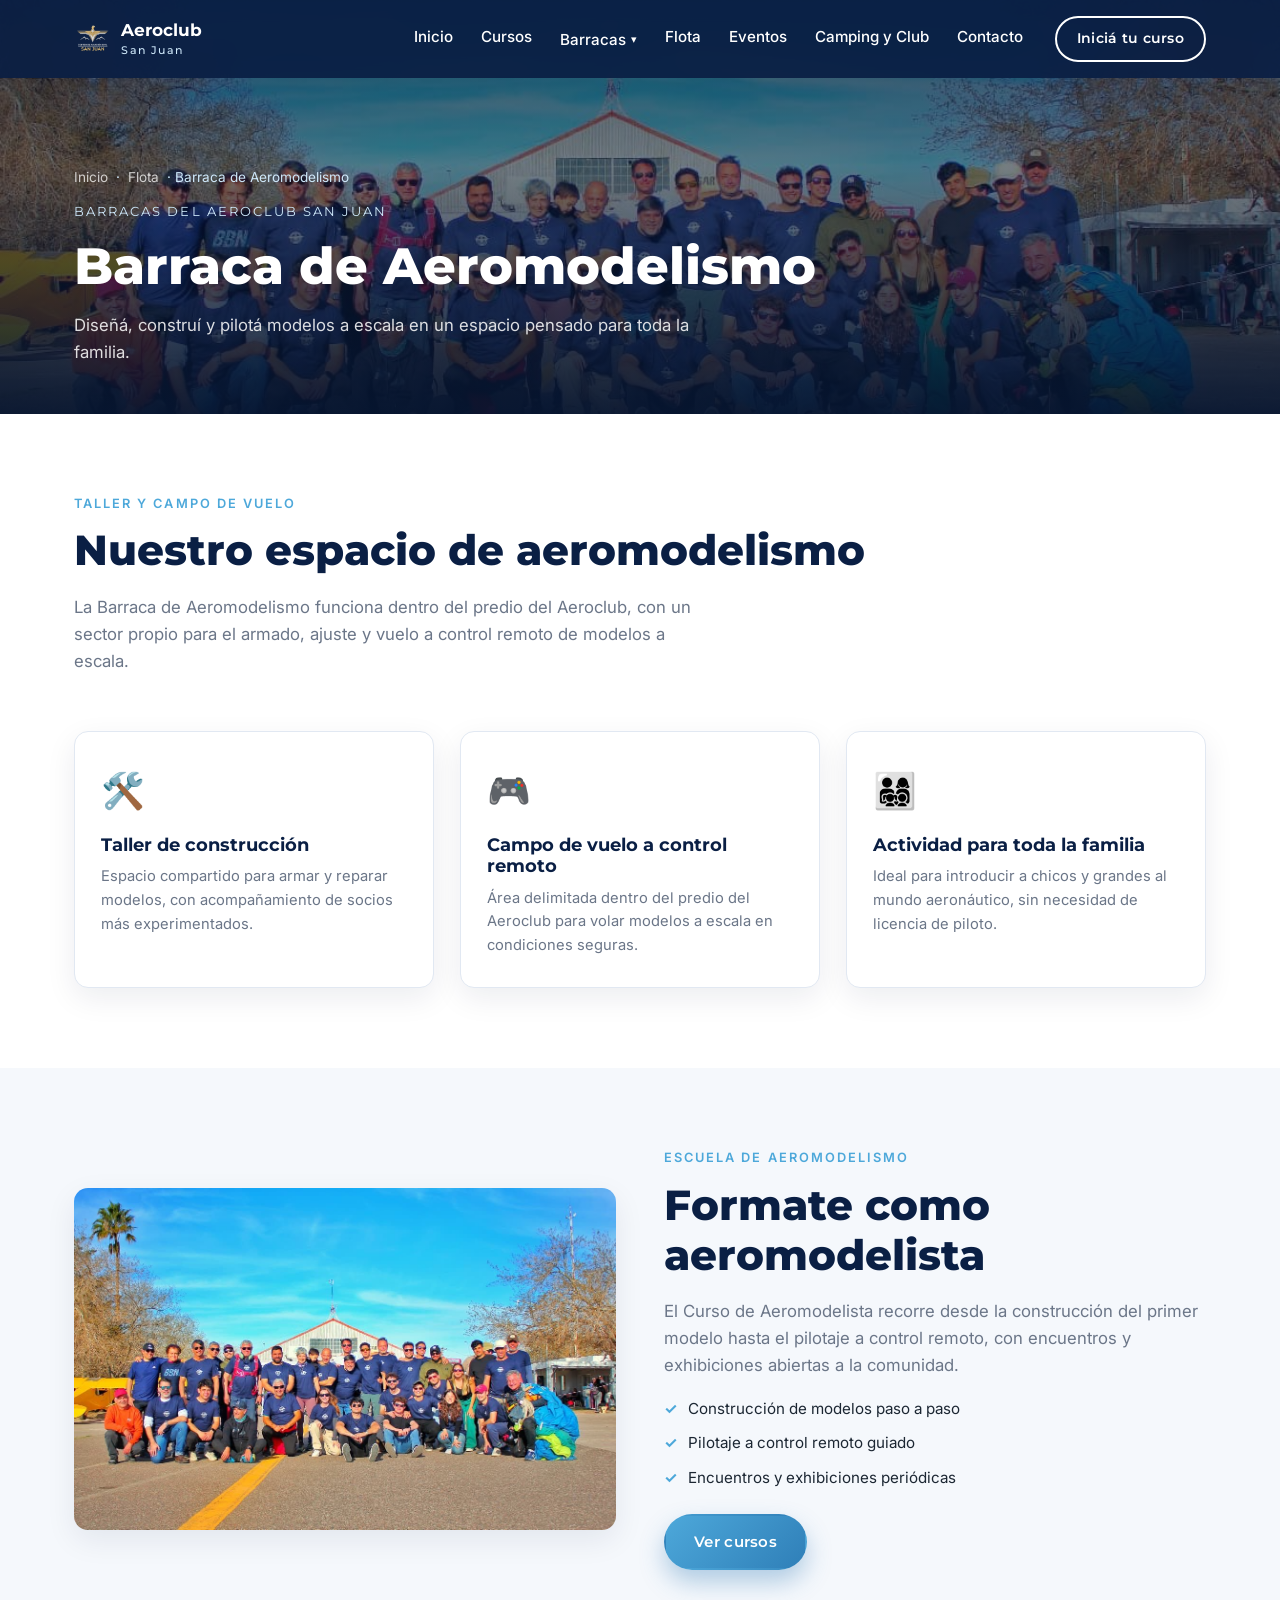
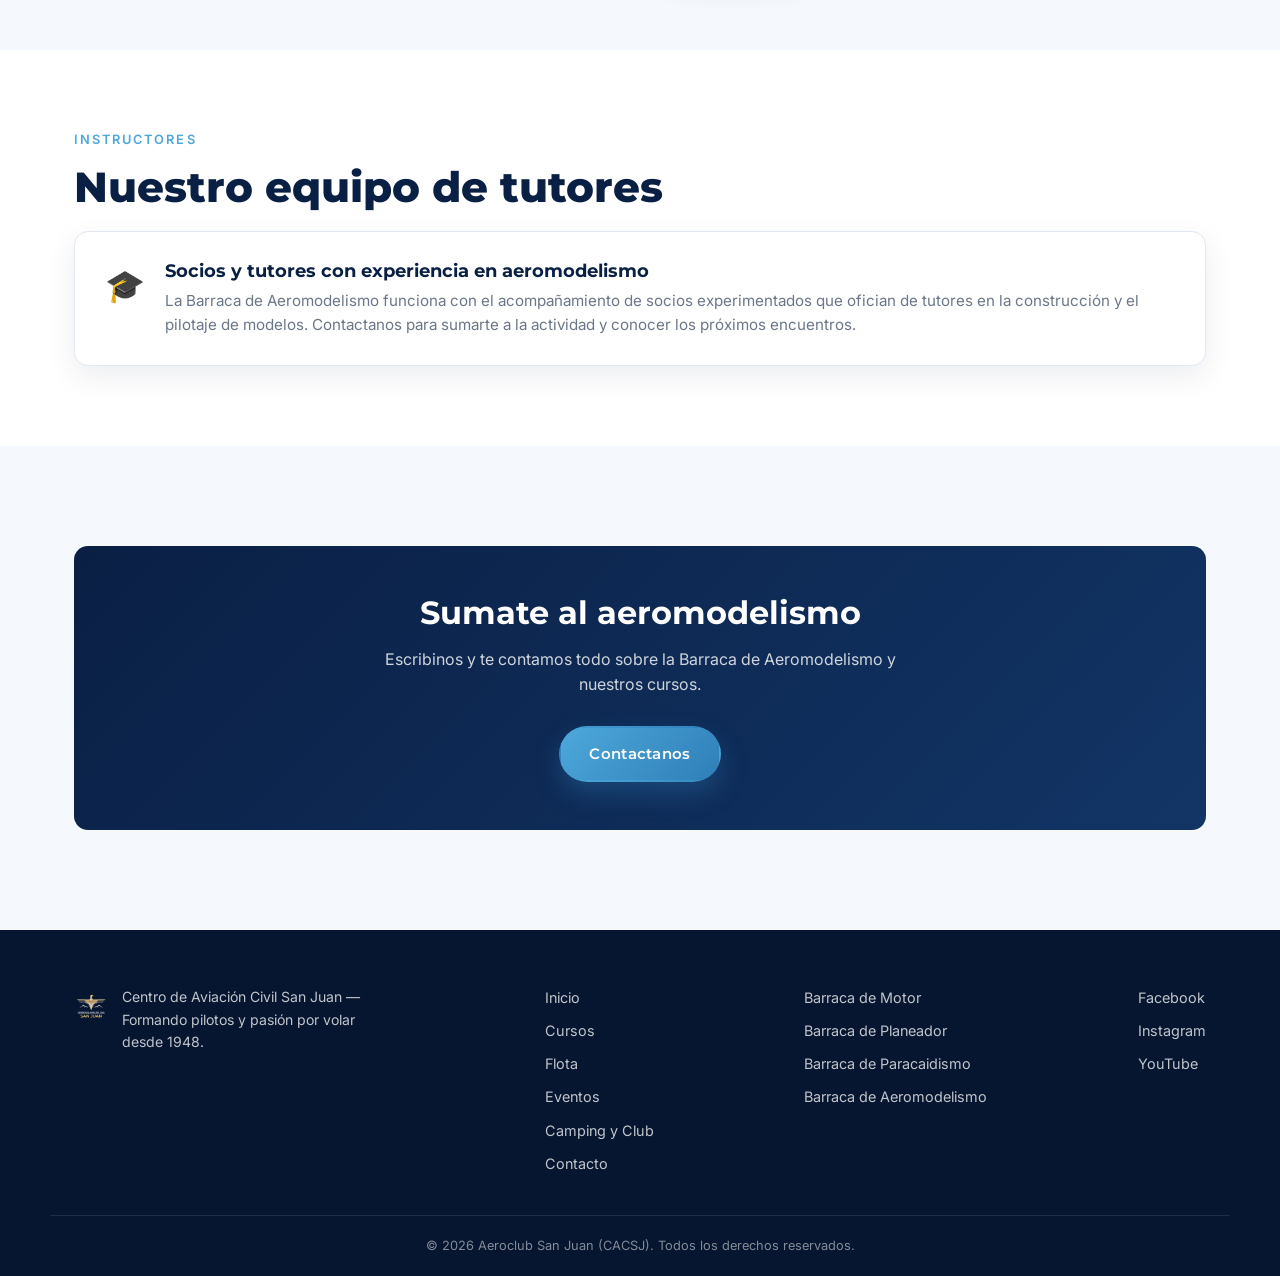
==== barraca-aeromodelismo.html @ 9f35ff47 "Agregar barracas por especialidad, Camping y Club, y ampliar flota - Nuevo menú desplegable "Barraca" ====
<!DOCTYPE html>
<html lang="es">
<head>
  <meta charset="UTF-8">
  <meta name="viewport" content="width=device-width, initial-scale=1.0">
  <title>Barraca de Aeromodelismo | Aeroclub San Juan</title>
  <meta name="description" content="Barraca de Aeromodelismo del Aeroclub San Juan: taller, campo de vuelo a control remoto, escuela e instructores.">
  <link rel="icon" type="image/png" href="images/logo.png">
  <link rel="preconnect" href="https://fonts.googleapis.com">
  <link rel="preconnect" href="https://fonts.gstatic.com" crossorigin>
  <link href="https://fonts.googleapis.com/css2?family=Montserrat:wght@400;500;600;700;800&family=Inter:wght@400;500;600&display=swap" rel="stylesheet">
  <link rel="stylesheet" href="styles.css">
</head>
<body>

  <!-- ===== NAVBAR ===== -->
  <header class="navbar" id="navbar">
    <div class="navbar__inner container">
      <a href="index.html#inicio" class="navbar__brand">
        <img src="images/logo.png" alt="Centro de Aviación Civil San Juan" class="navbar__logo">
        <span class="navbar__title">Aeroclub<br><small>San Juan</small></span>
      </a>

      <button class="navbar__toggle" id="navToggle" aria-label="Abrir menú" aria-expanded="false" aria-controls="navMenu">
        <span></span><span></span><span></span>
      </button>

      <nav class="navbar__menu" id="navMenu">
        <ul class="navbar__links">
          <li><a href="index.html#inicio" class="nav-link">Inicio</a></li>
          <li><a href="index.html#cursos" class="nav-link">Cursos</a></li>
          <li class="navbar__dropdown" id="barracasDropdown">
            <button type="button" class="nav-link nav-link--dropdown" aria-haspopup="true" aria-expanded="false">
              Barracas <span class="caret" aria-hidden="true">▾</span>
            </button>
            <ul class="dropdown-menu">
              <li><a href="barraca-motor.html" class="dropdown-link"><span aria-hidden="true">✈️</span> Barraca de Motor</a></li>
              <li><a href="barraca-planeador.html" class="dropdown-link"><span aria-hidden="true">🛩️</span> Barraca de Planeador</a></li>
              <li><a href="barraca-paracaidismo.html" class="dropdown-link"><span aria-hidden="true">🪂</span> Barraca de Paracaidismo</a></li>
              <li><a href="barraca-aeromodelismo.html" class="dropdown-link"><span aria-hidden="true">🎮</span> Barraca de Aeromodelismo</a></li>
            </ul>
          </li>
          <li><a href="index.html#flota" class="nav-link">Flota</a></li>
          <li><a href="index.html#eventos" class="nav-link">Eventos</a></li>
          <li><a href="camping-club.html" class="nav-link">Camping y Club</a></li>
          <li><a href="index.html#contacto" class="nav-link">Contacto</a></li>
        </ul>
        <a href="index.html#contacto" class="btn btn--small btn--outline navbar__cta">Iniciá tu curso</a>
      </nav>
    </div>
  </header>

  <main>
    <!-- ===== PAGE HERO ===== -->
    <section class="page-hero">
      <div class="page-hero__bg" style="background-image: url('images/people.jpeg');"></div>
      <div class="page-hero__overlay"></div>
      <div class="container page-hero__content">
        <p class="breadcrumb"><a href="index.html#inicio">Inicio</a> · <a href="index.html#flota">Flota</a> · Barraca de Aeromodelismo</p>
        <p class="page-hero__eyebrow">Barracas del Aeroclub San Juan</p>
        <h1 class="page-hero__title">Barraca de Aeromodelismo</h1>
        <p class="page-hero__subtitle">Diseñá, construí y pilotá modelos a escala en un espacio pensado para toda la familia.</p>
      </div>
    </section>

    <!-- ===== TALLER Y CAMPO DE VUELO ===== -->
    <section class="detail-section">
      <div class="container">
        <p class="section__eyebrow">Taller y campo de vuelo</p>
        <h2 class="section__title">Nuestro espacio de aeromodelismo</h2>
        <p class="section__lead">La Barraca de Aeromodelismo funciona dentro del predio del Aeroclub, con un sector propio para el armado, ajuste y vuelo a control remoto de modelos a escala.</p>

        <div class="amenity-grid">
          <article class="amenity-card">
            <div class="amenity-card__icon">🛠️</div>
            <h3 class="amenity-card__title">Taller de construcción</h3>
            <p class="amenity-card__text">Espacio compartido para armar y reparar modelos, con acompañamiento de socios más experimentados.</p>
          </article>

          <article class="amenity-card">
            <div class="amenity-card__icon">🎮</div>
            <h3 class="amenity-card__title">Campo de vuelo a control remoto</h3>
            <p class="amenity-card__text">Área delimitada dentro del predio del Aeroclub para volar modelos a escala en condiciones seguras.</p>
          </article>

          <article class="amenity-card">
            <div class="amenity-card__icon">👨‍👩‍👧‍👦</div>
            <h3 class="amenity-card__title">Actividad para toda la familia</h3>
            <p class="amenity-card__text">Ideal para introducir a chicos y grandes al mundo aeronáutico, sin necesidad de licencia de piloto.</p>
          </article>
        </div>
      </div>
    </section>

    <!-- ===== ESCUELA ===== -->
    <section class="detail-section detail-section--alt">
      <div class="container">
        <div class="detail-grid">
          <div class="detail-grid__img">
            <img src="images/people.jpeg" alt="Socios y familia del Aeroclub San Juan" loading="lazy">
          </div>
          <div>
            <p class="section__eyebrow">Escuela de aeromodelismo</p>
            <h2 class="section__title">Formate como aeromodelista</h2>
            <p class="section__lead" style="margin-bottom:0;">El Curso de Aeromodelista recorre desde la construcción del primer modelo hasta el pilotaje a control remoto, con encuentros y exhibiciones abiertas a la comunidad.</p>
            <ul class="detail-list">
              <li>Construcción de modelos paso a paso</li>
              <li>Pilotaje a control remoto guiado</li>
              <li>Encuentros y exhibiciones periódicas</li>
            </ul>
            <div style="margin-top:24px;">
              <a href="index.html#cursos" class="btn btn--primary">Ver cursos</a>
            </div>
          </div>
        </div>
      </div>
    </section>

    <!-- ===== INSTRUCTORES ===== -->
    <section class="detail-section">
      <div class="container">
        <p class="section__eyebrow">Instructores</p>
        <h2 class="section__title">Nuestro equipo de tutores</h2>
        <div class="instructor-note">
          <div class="instructor-note__icon">🎓</div>
          <div>
            <h3>Socios y tutores con experiencia en aeromodelismo</h3>
            <p>La Barraca de Aeromodelismo funciona con el acompañamiento de socios experimentados que ofician de tutores en la construcción y el pilotaje de modelos. Contactanos para sumarte a la actividad y conocer los próximos encuentros.</p>
          </div>
        </div>
      </div>
    </section>

    <!-- ===== CTA ===== -->
    <section class="section" style="background: var(--color-offwhite);">
      <div class="container">
        <div class="cta-band">
          <h2>Sumate al aeromodelismo</h2>
          <p>Escribinos y te contamos todo sobre la Barraca de Aeromodelismo y nuestros cursos.</p>
          <a href="index.html#contacto" class="btn btn--primary">Contactanos</a>
        </div>
      </div>
    </section>
  </main>

  <!-- ===== FOOTER ===== -->
  <footer class="footer">
    <div class="container footer__inner">
      <div class="footer__brand">
        <img src="images/logo.png" alt="Centro de Aviación Civil San Juan" class="footer__logo">
        <p>Centro de Aviación Civil San Juan — Formando pilotos y pasión por volar desde 1948.</p>
      </div>

      <nav class="footer__links">
        <a href="index.html#inicio">Inicio</a>
        <a href="index.html#cursos">Cursos</a>
        <a href="index.html#flota">Flota</a>
        <a href="index.html#eventos">Eventos</a>
        <a href="camping-club.html">Camping y Club</a>
        <a href="index.html#contacto">Contacto</a>
      </nav>

      <nav class="footer__links">
        <a href="barraca-motor.html">Barraca de Motor</a>
        <a href="barraca-planeador.html">Barraca de Planeador</a>
        <a href="barraca-paracaidismo.html">Barraca de Paracaidismo</a>
        <a href="barraca-aeromodelismo.html">Barraca de Aeromodelismo</a>
      </nav>

      <div class="footer__social">
        <a href="#" aria-label="Facebook">Facebook</a>
        <a href="#" aria-label="Instagram">Instagram</a>
        <a href="#" aria-label="YouTube">YouTube</a>
      </div>
    </div>
    <div class="footer__bottom">
      <p>&copy; <span id="year"></span> Aeroclub San Juan (CACSJ). Todos los derechos reservados.</p>
    </div>
  </footer>

  <button id="backToTop" class="back-to-top" aria-label="Volver arriba">↑</button>

  <script src="script.js"></script>
</body>
</html>
---- styles.css ----
/* =========================================================
   Aeroclub San Juan (CACSJ) — Estilos generales
   ========================================================= */

:root {
  --color-navy: #0a1f44;
  --color-navy-dark: #061530;
  --color-navy-light: #123566;
  --color-sky: #4da8da;
  --color-sky-light: #cfe9fb;
  --color-gold: #d4af6a;
  --color-white: #ffffff;
  --color-offwhite: #f5f8fc;
  --color-gray: #6b7688;
  --color-text: #1c2733;
  --color-border: #e1e8f2;

  --font-heading: 'Montserrat', sans-serif;
  --font-body: 'Inter', sans-serif;

  --container-width: 1180px;
  --radius: 14px;
  --radius-sm: 8px;
  --shadow-soft: 0 10px 30px rgba(10, 31, 68, 0.08);
  --shadow-strong: 0 20px 45px rgba(10, 31, 68, 0.25);
  --transition: 0.25s ease;
}

/* ===== Reset ===== */
* , *::before, *::after {
  box-sizing: border-box;
  margin: 0;
  padding: 0;
}

html {
  scroll-behavior: smooth;
}

body {
  font-family: var(--font-body);
  color: var(--color-text);
  background: var(--color-white);
  line-height: 1.6;
  -webkit-font-smoothing: antialiased;
}

img {
  max-width: 100%;
  display: block;
}

a {
  text-decoration: none;
  color: inherit;
}

ul {
  list-style: none;
}

h1, h2, h3, h4 {
  font-family: var(--font-heading);
  line-height: 1.2;
  color: var(--color-navy);
}

.container {
  width: 100%;
  max-width: var(--container-width);
  margin: 0 auto;
  padding: 0 24px;
}

/* ===== Buttons ===== */
.btn {
  display: inline-flex;
  align-items: center;
  justify-content: center;
  gap: 8px;
  padding: 14px 28px;
  border-radius: 999px;
  font-family: var(--font-heading);
  font-weight: 600;
  font-size: 0.95rem;
  letter-spacing: 0.02em;
  border: 2px solid transparent;
  cursor: pointer;
  transition: transform var(--transition), box-shadow var(--transition), background var(--transition), color var(--transition);
  white-space: nowrap;
}

.btn--primary {
  background: linear-gradient(135deg, var(--color-sky), #2f7fb8);
  color: var(--color-white);
  box-shadow: 0 12px 24px rgba(45, 120, 180, 0.35);
}

.btn--primary:hover {
  transform: translateY(-2px);
  box-shadow: 0 16px 30px rgba(45, 120, 180, 0.45);
}

.btn--ghost {
  background: rgba(255, 255, 255, 0.08);
  color: var(--color-white);
  border-color: rgba(255, 255, 255, 0.6);
  backdrop-filter: blur(4px);
}

.btn--ghost:hover {
  background: rgba(255, 255, 255, 0.18);
  transform: translateY(-2px);
}

.btn--outline {
  background: transparent;
  color: var(--color-navy);
  border-color: var(--color-navy);
}

.btn--outline:hover {
  background: var(--color-navy);
  color: var(--color-white);
}

.btn--small {
  padding: 10px 20px;
  font-size: 0.85rem;
}

.btn--full {
  width: 100%;
}

/* ===== Navbar ===== */
.navbar {
  position: fixed;
  top: 0;
  left: 0;
  right: 0;
  z-index: 1000;
  background: rgba(10, 31, 68, 0.92);
  backdrop-filter: blur(10px);
  transition: background var(--transition), box-shadow var(--transition);
}

.navbar.is-scrolled {
  box-shadow: 0 8px 24px rgba(0, 0, 0, 0.2);
}

.navbar__inner {
  display: flex;
  align-items: center;
  justify-content: space-between;
  height: 78px;
}

.navbar__brand {
  display: flex;
  align-items: center;
  gap: 10px;
}

.navbar__logo {
  height: 46px;
  width: auto;
}

.navbar__title {
  font-family: var(--font-heading);
  color: var(--color-white);
  font-weight: 700;
  font-size: 1.05rem;
  line-height: 1.1;
}

.navbar__title small {
  font-weight: 500;
  font-size: 0.7rem;
  letter-spacing: 0.12em;
  color: var(--color-sky-light);
}

.navbar__menu {
  display: flex;
  align-items: center;
  gap: 32px;
}

.navbar__links {
  display: flex;
  gap: 28px;
}

.nav-link {
  color: var(--color-white);
  font-weight: 500;
  font-size: 0.95rem;
  position: relative;
  padding: 6px 0;
  transition: color var(--transition);
}

.nav-link::after {
  content: '';
  position: absolute;
  left: 0;
  bottom: 0;
  width: 0;
  height: 2px;
  background: var(--color-sky);
  transition: width var(--transition);
}

.nav-link:hover,
.nav-link.is-active {
  color: var(--color-sky-light);
}

.nav-link:hover::after,
.nav-link.is-active::after {
  width: 100%;
}

.navbar__cta {
  border-color: var(--color-white);
  color: var(--color-white);
}

.navbar__cta:hover {
  background: var(--color-white);
  color: var(--color-navy);
}

.navbar__dropdown {
  position: relative;
}

.nav-link--dropdown {
  display: inline-flex;
  align-items: center;
  gap: 5px;
  background: transparent;
  border: none;
  font-family: var(--font-body);
  cursor: pointer;
}

.nav-link--dropdown .caret {
  font-size: 0.7rem;
  transition: transform var(--transition);
}

.navbar__dropdown.is-open .nav-link--dropdown .caret {
  transform: rotate(180deg);
}

.dropdown-menu {
  position: absolute;
  top: calc(100% + 14px);
  left: 0;
  min-width: 250px;
  background: var(--color-white);
  border-radius: var(--radius-sm);
  box-shadow: var(--shadow-strong);
  padding: 8px;
  opacity: 0;
  visibility: hidden;
  transform: translateY(8px);
  transition: opacity var(--transition), transform var(--transition), visibility var(--transition);
}

.navbar__dropdown.is-open .dropdown-menu {
  opacity: 1;
  visibility: visible;
  transform: translateY(0);
}

.dropdown-link {
  display: flex;
  align-items: center;
  gap: 10px;
  padding: 12px 14px;
  border-radius: var(--radius-sm);
  color: var(--color-navy);
  font-weight: 500;
  font-size: 0.92rem;
  transition: background var(--transition), color var(--transition);
}

.dropdown-link:hover {
  background: var(--color-offwhite);
  color: var(--color-sky);
}

.navbar__toggle {
  display: none;
  flex-direction: column;
  justify-content: center;
  gap: 5px;
  width: 40px;
  height: 40px;
  background: transparent;
  border: none;
  cursor: pointer;
}

.navbar__toggle span {
  display: block;
  width: 100%;
  height: 2px;
  background: var(--color-white);
  border-radius: 2px;
  transition: transform var(--transition), opacity var(--transition);
}

/* ===== Hero ===== */
.hero {
  position: relative;
  min-height: 100vh;
  display: flex;
  align-items: center;
  overflow: hidden;
  color: var(--color-white);
}

.hero__bg {
  position: absolute;
  inset: 0;
  background-size: cover;
  background-position: center;
  transform: scale(1.05);
}

.hero__overlay {
  position: absolute;
  inset: 0;
  background: linear-gradient(180deg, rgba(6, 21, 48, 0.85) 0%, rgba(10, 31, 68, 0.75) 45%, rgba(6, 21, 48, 0.92) 100%);
}

.hero__content {
  position: relative;
  z-index: 2;
  max-width: 760px;
  padding-top: 78px;
}

.hero__eyebrow {
  font-family: var(--font-heading);
  text-transform: uppercase;
  letter-spacing: 0.18em;
  font-size: 0.8rem;
  color: var(--color-sky-light);
  margin-bottom: 18px;
}

.hero__title {
  font-size: clamp(2.6rem, 6vw, 4.5rem);
  font-weight: 800;
  color: var(--color-white);
  margin-bottom: 22px;
}

.hero__subtitle {
  font-size: clamp(1rem, 2vw, 1.2rem);
  color: rgba(255, 255, 255, 0.85);
  max-width: 560px;
  margin-bottom: 36px;
}

.hero__actions {
  display: flex;
  gap: 18px;
  flex-wrap: wrap;
}

.hero__scroll {
  position: absolute;
  bottom: 32px;
  left: 50%;
  transform: translateX(-50%);
  z-index: 2;
  width: 30px;
  height: 46px;
  border: 2px solid rgba(255, 255, 255, 0.6);
  border-radius: 20px;
}

.hero__scroll span {
  position: absolute;
  top: 8px;
  left: 50%;
  width: 5px;
  height: 5px;
  background: var(--color-white);
  border-radius: 50%;
  transform: translateX(-50%);
  animation: scrollDown 1.8s infinite;
}

@keyframes scrollDown {
  0% { opacity: 1; top: 8px; }
  70% { opacity: 0; top: 26px; }
  100% { opacity: 0; top: 8px; }
}

/* ===== Page hero (sub-páginas) ===== */
.page-hero {
  position: relative;
  min-height: 46vh;
  display: flex;
  align-items: flex-end;
  overflow: hidden;
  color: var(--color-white);
  padding-top: 78px;
}

.page-hero__bg {
  position: absolute;
  inset: 0;
  background-size: cover;
  background-position: center;
}

.page-hero__overlay {
  position: absolute;
  inset: 0;
  background: linear-gradient(180deg, rgba(6, 21, 48, 0.75) 0%, rgba(6, 21, 48, 0.55) 40%, rgba(6, 21, 48, 0.96) 100%);
}

.page-hero__content {
  position: relative;
  z-index: 2;
  padding-bottom: 48px;
}

.breadcrumb {
  display: flex;
  align-items: center;
  gap: 8px;
  font-size: 0.85rem;
  color: var(--color-sky-light);
  margin-bottom: 14px;
}

.breadcrumb a {
  color: rgba(255, 255, 255, 0.75);
  transition: color var(--transition);
}

.breadcrumb a:hover {
  color: var(--color-white);
}

.page-hero__eyebrow {
  font-family: var(--font-heading);
  text-transform: uppercase;
  letter-spacing: 0.16em;
  font-size: 0.8rem;
  color: var(--color-sky-light);
  margin-bottom: 12px;
}

.page-hero__title {
  font-size: clamp(2.1rem, 4.5vw, 3.2rem);
  font-weight: 800;
  color: var(--color-white);
  margin-bottom: 16px;
}

.page-hero__subtitle {
  max-width: 640px;
  color: rgba(255, 255, 255, 0.85);
  font-size: 1.05rem;
}

/* ===== Runway banner ===== */
.runway-banner {
  position: relative;
  border-radius: var(--radius);
  overflow: hidden;
  min-height: 220px;
  display: flex;
  align-items: center;
  margin-bottom: 56px;
}

.runway-banner__bg {
  position: absolute;
  inset: 0;
  background-size: cover;
  background-position: center;
}

.runway-banner__overlay {
  position: absolute;
  inset: 0;
  background: linear-gradient(90deg, rgba(6, 21, 48, 0.92) 0%, rgba(6, 21, 48, 0.65) 55%, rgba(6, 21, 48, 0.3) 100%);
}

.runway-banner__content {
  position: relative;
  z-index: 2;
  padding: 32px;
  display: flex;
  flex-wrap: wrap;
  gap: 32px;
  align-items: center;
  width: 100%;
}

.runway-banner__title {
  color: var(--color-white);
  font-size: 1.1rem;
  max-width: 220px;
}

.runway-banner__stats {
  display: flex;
  gap: 32px;
  flex-wrap: wrap;
}

.runway-stat {
  color: var(--color-white);
}

.runway-stat__value {
  display: block;
  font-family: var(--font-heading);
  font-weight: 800;
  font-size: 1.8rem;
  line-height: 1;
  color: var(--color-sky-light);
}

.runway-stat__label {
  font-size: 0.78rem;
  text-transform: uppercase;
  letter-spacing: 0.08em;
  color: rgba(255, 255, 255, 0.75);
}

/* ===== Fleet cards (aeronaves específicas) ===== */
.fleet-heading {
  color: var(--color-white);
  font-size: 1.3rem;
  margin: 8px 0 24px;
}

.fleet-grid {
  display: grid;
  grid-template-columns: repeat(auto-fit, minmax(280px, 1fr));
  gap: 28px;
  margin-bottom: 20px;
}

.fleet-card {
  background: var(--color-white);
  border-radius: var(--radius);
  overflow: hidden;
  box-shadow: var(--shadow-soft);
  transition: transform var(--transition), box-shadow var(--transition);
}

.fleet-card:hover {
  transform: translateY(-6px);
  box-shadow: var(--shadow-strong);
}

.fleet-card__img-wrap {
  height: 200px;
  overflow: hidden;
}

.fleet-card__img-wrap img {
  width: 100%;
  height: 100%;
  object-fit: cover;
  transition: transform 0.5s ease;
}

.fleet-card:hover .fleet-card__img-wrap img {
  transform: scale(1.08);
}

.fleet-card__body {
  padding: 22px 24px 26px;
}

.fleet-card__tag {
  display: inline-block;
  padding: 3px 12px;
  border-radius: 999px;
  background: var(--color-sky-light);
  color: var(--color-navy-light);
  font-size: 0.72rem;
  font-weight: 700;
  letter-spacing: 0.03em;
  margin-bottom: 10px;
}

.fleet-card__title {
  font-size: 1.1rem;
  margin-bottom: 8px;
}

.fleet-card__text {
  color: var(--color-gray);
  font-size: 0.9rem;
}

/* ===== Detail sections (barracas) ===== */
.detail-section {
  padding: 80px 0;
}

.detail-section--alt {
  background: var(--color-offwhite);
}

.detail-grid {
  display: grid;
  grid-template-columns: 1fr 1fr;
  gap: 48px;
  align-items: center;
}

.detail-grid__img {
  border-radius: var(--radius);
  overflow: hidden;
  box-shadow: var(--shadow-soft);
}

.detail-grid__img img {
  width: 100%;
  height: 100%;
  object-fit: cover;
}

.detail-grid--reverse .detail-grid__img {
  order: 2;
}

.detail-list {
  margin-top: 18px;
  display: flex;
  flex-direction: column;
  gap: 10px;
}

.detail-list li {
  position: relative;
  padding-left: 24px;
  color: var(--color-text);
  font-size: 0.95rem;
}

.detail-list li::before {
  content: '✓';
  position: absolute;
  left: 0;
  color: var(--color-sky);
  font-weight: 700;
}

/* ===== Instructor note ===== */
.instructor-note {
  display: flex;
  gap: 20px;
  align-items: flex-start;
  background: var(--color-white);
  border: 1px solid var(--color-border);
  border-radius: var(--radius);
  padding: 28px 30px;
  box-shadow: var(--shadow-soft);
}

.instructor-note__icon {
  font-size: 2rem;
  flex-shrink: 0;
}

.instructor-note h3 {
  font-size: 1.1rem;
  margin-bottom: 8px;
}

.instructor-note p {
  color: var(--color-gray);
  font-size: 0.95rem;
}

/* ===== Amenity cards (Camping y Club) ===== */
.amenity-grid {
  display: grid;
  grid-template-columns: repeat(auto-fit, minmax(240px, 1fr));
  gap: 26px;
}

.amenity-card {
  background: var(--color-white);
  border: 1px solid var(--color-border);
  border-radius: var(--radius);
  padding: 30px 26px;
  box-shadow: var(--shadow-soft);
  transition: transform var(--transition), box-shadow var(--transition);
}

.amenity-card:hover {
  transform: translateY(-6px);
  box-shadow: var(--shadow-strong);
}

.amenity-card__icon {
  font-size: 2.2rem;
  margin-bottom: 16px;
}

.amenity-card__title {
  font-size: 1.1rem;
  margin-bottom: 10px;
}

.amenity-card__text {
  color: var(--color-gray);
  font-size: 0.92rem;
}

/* ===== Steps list (Hacerse socio) ===== */
.steps-list {
  display: grid;
  grid-template-columns: repeat(auto-fit, minmax(220px, 1fr));
  gap: 24px;
  margin-top: 40px;
}

.step-card {
  background: var(--color-white);
  border-radius: var(--radius);
  padding: 26px;
  border: 1px solid var(--color-border);
  box-shadow: var(--shadow-soft);
}

.step-card__num {
  display: inline-flex;
  align-items: center;
  justify-content: center;
  width: 36px;
  height: 36px;
  border-radius: 50%;
  background: var(--color-navy);
  color: var(--color-white);
  font-family: var(--font-heading);
  font-weight: 700;
  margin-bottom: 14px;
}

.step-card h3 {
  font-size: 1rem;
  margin-bottom: 8px;
}

.step-card p {
  color: var(--color-gray);
  font-size: 0.9rem;
}

/* ===== CTA band ===== */
.cta-band {
  background: linear-gradient(135deg, var(--color-navy), var(--color-navy-light));
  border-radius: var(--radius);
  padding: 48px 40px;
  text-align: center;
  color: var(--color-white);
}

.cta-band h2 {
  color: var(--color-white);
  font-size: clamp(1.5rem, 3vw, 2rem);
  margin-bottom: 14px;
}

.cta-band p {
  color: rgba(255, 255, 255, 0.8);
  max-width: 520px;
  margin: 0 auto 28px;
}

/* ===== Section shared ===== */
.section {
  padding: 100px 0;
}

.section__eyebrow {
  text-transform: uppercase;
  letter-spacing: 0.16em;
  font-size: 0.8rem;
  font-weight: 600;
  color: var(--color-sky);
  margin-bottom: 12px;
}

.section__eyebrow--light {
  color: var(--color-sky-light);
}

.section__title {
  font-size: clamp(1.9rem, 3.5vw, 2.6rem);
  font-weight: 800;
  margin-bottom: 18px;
}

.section__title--light {
  color: var(--color-white);
}

.section__lead {
  max-width: 620px;
  color: var(--color-gray);
  font-size: 1.05rem;
  margin-bottom: 56px;
}

.section__lead--light {
  color: rgba(255, 255, 255, 0.75);
}

/* ===== Cursos ===== */
.cursos {
  background: var(--color-offwhite);
}

.cards-grid {
  display: grid;
  grid-template-columns: repeat(auto-fit, minmax(280px, 1fr));
  gap: 28px;
}

.card {
  background: var(--color-white);
  border: 1px solid var(--color-border);
  border-radius: var(--radius);
  padding: 34px 28px;
  box-shadow: var(--shadow-soft);
  transition: transform var(--transition), box-shadow var(--transition);
  display: flex;
  flex-direction: column;
}

.card:hover {
  transform: translateY(-6px);
  box-shadow: var(--shadow-strong);
}

.card__icon {
  font-size: 2.4rem;
  margin-bottom: 18px;
}

.card__icon-img {
  height: 44px;
  width: auto;
  margin-bottom: 18px;
}

.card__title {
  font-size: 1.25rem;
  margin-bottom: 12px;
}

.card__text {
  color: var(--color-gray);
  font-size: 0.95rem;
  margin-bottom: 18px;
}

.card__list {
  margin-bottom: 22px;
  flex-grow: 1;
}

.card__list li {
  position: relative;
  padding-left: 22px;
  font-size: 0.9rem;
  color: var(--color-text);
  margin-bottom: 8px;
}

.card__list li::before {
  content: '✓';
  position: absolute;
  left: 0;
  color: var(--color-sky);
  font-weight: 700;
}

.card__link {
  font-family: var(--font-heading);
  font-weight: 600;
  color: var(--color-navy);
  font-size: 0.9rem;
  transition: color var(--transition), gap var(--transition);
}

.card__link:hover {
  color: var(--color-sky);
}

/* ===== Flota / Galería ===== */
.flota {
  background: linear-gradient(160deg, var(--color-navy) 0%, var(--color-navy-dark) 100%);
}

.gallery {
  display: grid;
  grid-template-columns: repeat(3, 1fr);
  grid-auto-rows: 260px;
  gap: 20px;
}

.gallery__item {
  position: relative;
  border-radius: var(--radius);
  overflow: hidden;
  grid-column: span 1;
}

.gallery__item--wide {
  grid-column: span 2;
}

.gallery__item img {
  width: 100%;
  height: 100%;
  object-fit: cover;
  transition: transform 0.5s ease;
}

.gallery__item:hover img {
  transform: scale(1.08);
}

.gallery__item figcaption {
  position: absolute;
  left: 0;
  right: 0;
  bottom: 0;
  padding: 20px;
  background: linear-gradient(0deg, rgba(6, 21, 48, 0.92) 0%, rgba(6, 21, 48, 0) 100%);
  color: var(--color-white);
}

.gallery__item figcaption h3 {
  color: var(--color-white);
  font-size: 1.05rem;
  margin-bottom: 4px;
}

.gallery__item figcaption p {
  font-size: 0.85rem;
  color: rgba(255, 255, 255, 0.75);
}

/* ===== Eventos ===== */
.eventos {
  background: var(--color-white);
}

.events-grid {
  display: grid;
  grid-template-columns: repeat(auto-fit, minmax(260px, 1fr));
  gap: 22px;
}

.event-card {
  display: flex;
  gap: 20px;
  padding: 26px;
  border-radius: var(--radius);
  border: 1px solid var(--color-border);
  background: var(--color-offwhite);
  transition: box-shadow var(--transition), transform var(--transition);
}

.event-card:hover {
  box-shadow: var(--shadow-soft);
  transform: translateY(-4px);
}

.event-card__date {
  flex-shrink: 0;
  width: 64px;
  height: 64px;
  border-radius: var(--radius-sm);
  background: var(--color-navy);
  color: var(--color-white);
  display: flex;
  flex-direction: column;
  align-items: center;
  justify-content: center;
}

.event-card__day {
  font-family: var(--font-heading);
  font-weight: 800;
  font-size: 1.3rem;
  line-height: 1;
}

.event-card__month {
  font-size: 0.7rem;
  text-transform: uppercase;
  letter-spacing: 0.08em;
  color: var(--color-sky-light);
}

.event-card__body h3 {
  font-size: 1.05rem;
  margin-bottom: 8px;
}

.event-card__body p {
  font-size: 0.9rem;
  color: var(--color-gray);
  margin-bottom: 14px;
}

.event-card__tag {
  display: inline-block;
  padding: 4px 12px;
  border-radius: 999px;
  background: var(--color-sky-light);
  color: var(--color-navy-light);
  font-size: 0.75rem;
  font-weight: 600;
}

/* ===== Contacto ===== */
.contacto {
  background: var(--color-offwhite);
}

.contacto__grid {
  display: grid;
  grid-template-columns: 1fr 1fr;
  gap: 60px;
  align-items: start;
}

.contact-list {
  margin: 32px 0;
  display: flex;
  flex-direction: column;
  gap: 20px;
}

.contact-list li {
  display: flex;
  gap: 16px;
  align-items: flex-start;
}

.contact-list__icon {
  font-size: 1.3rem;
  flex-shrink: 0;
}

.contact-list strong {
  display: block;
  font-family: var(--font-heading);
  color: var(--color-navy);
  margin-bottom: 2px;
  font-size: 0.95rem;
}

.contact-list p {
  color: var(--color-gray);
  font-size: 0.92rem;
}

.map-embed {
  border-radius: var(--radius);
  overflow: hidden;
  box-shadow: var(--shadow-soft);
  border: 1px solid var(--color-border);
}

.map-embed iframe {
  width: 100%;
  height: 280px;
  border: 0;
  display: block;
}

.contact-form {
  background: var(--color-white);
  padding: 40px;
  border-radius: var(--radius);
  box-shadow: var(--shadow-soft);
  border: 1px solid var(--color-border);
}

.contact-form h3 {
  margin-bottom: 24px;
  font-size: 1.3rem;
}

.form-group {
  margin-bottom: 20px;
}

.form-group label {
  display: block;
  font-size: 0.85rem;
  font-weight: 600;
  color: var(--color-navy);
  margin-bottom: 6px;
  font-family: var(--font-heading);
}

.form-group input,
.form-group select,
.form-group textarea {
  width: 100%;
  padding: 12px 14px;
  border: 1px solid var(--color-border);
  border-radius: var(--radius-sm);
  font-family: var(--font-body);
  font-size: 0.95rem;
  color: var(--color-text);
  background: var(--color-offwhite);
  transition: border-color var(--transition), box-shadow var(--transition);
}

.form-group input:focus,
.form-group select:focus,
.form-group textarea:focus {
  outline: none;
  border-color: var(--color-sky);
  box-shadow: 0 0 0 3px rgba(77, 168, 218, 0.2);
  background: var(--color-white);
}

.form-group textarea {
  resize: vertical;
}

.form-group.has-error input,
.form-group.has-error textarea {
  border-color: #d94f4f;
}

.form-error {
  display: block;
  color: #d94f4f;
  font-size: 0.78rem;
  margin-top: 6px;
  min-height: 1em;
}

.form-status {
  margin-top: 16px;
  font-size: 0.9rem;
  font-weight: 600;
  text-align: center;
  min-height: 1.2em;
}

.form-status.success {
  color: #1c8a4b;
}

.form-status.error {
  color: #d94f4f;
}

/* ===== Footer ===== */
.footer {
  background: var(--color-navy-dark);
  color: rgba(255, 255, 255, 0.75);
  padding-top: 56px;
}

.footer__inner {
  display: flex;
  flex-wrap: wrap;
  justify-content: space-between;
  gap: 32px;
  padding-bottom: 40px;
  border-bottom: 1px solid rgba(255, 255, 255, 0.1);
}

.footer__brand {
  max-width: 320px;
  display: flex;
  gap: 14px;
  align-items: flex-start;
}

.footer__logo {
  height: 42px;
  width: auto;
  flex-shrink: 0;
}

.footer__brand p {
  font-size: 0.88rem;
  line-height: 1.6;
}

.footer__links {
  display: flex;
  flex-direction: column;
  gap: 10px;
}

.footer__links a {
  font-size: 0.9rem;
  transition: color var(--transition);
}

.footer__links a:hover {
  color: var(--color-sky-light);
}

.footer__social {
  display: flex;
  flex-direction: column;
  gap: 10px;
}

.footer__social a {
  font-size: 0.9rem;
  transition: color var(--transition);
}

.footer__social a:hover {
  color: var(--color-sky-light);
}

.footer__bottom {
  text-align: center;
  padding: 20px 0;
  font-size: 0.8rem;
  color: rgba(255, 255, 255, 0.5);
}

/* ===== Back to top ===== */
.back-to-top {
  position: fixed;
  bottom: 28px;
  right: 28px;
  width: 46px;
  height: 46px;
  border-radius: 50%;
  background: var(--color-navy);
  color: var(--color-white);
  border: none;
  font-size: 1.2rem;
  cursor: pointer;
  box-shadow: var(--shadow-soft);
  opacity: 0;
  visibility: hidden;
  transform: translateY(10px);
  transition: opacity var(--transition), transform var(--transition), visibility var(--transition);
  z-index: 900;
}

.back-to-top.is-visible {
  opacity: 1;
  visibility: visible;
  transform: translateY(0);
}

.back-to-top:hover {
  background: var(--color-sky);
}

/* =========================================================
   Responsive
   ========================================================= */

@media (max-width: 960px) {
  .gallery {
    grid-template-columns: repeat(2, 1fr);
  }

  .gallery__item--wide {
    grid-column: span 2;
  }

  .contacto__grid {
    grid-template-columns: 1fr;
  }

  .detail-grid {
    grid-template-columns: 1fr;
  }

  .detail-grid--reverse .detail-grid__img {
    order: 0;
  }
}

@media (max-width: 860px) {
  .navbar__toggle {
    display: flex;
  }

  .navbar__menu {
    position: fixed;
    top: 78px;
    left: 0;
    right: 0;
    background: var(--color-navy-dark);
    flex-direction: column;
    align-items: stretch;
    gap: 0;
    padding: 12px 24px 28px;
    transform: translateY(-8px);
    opacity: 0;
    visibility: hidden;
    transition: opacity var(--transition), transform var(--transition), visibility var(--transition);
  }

  .navbar__menu.is-open {
    opacity: 1;
    visibility: visible;
    transform: translateY(0);
  }

  .navbar__links {
    flex-direction: column;
    gap: 0;
  }

  .navbar__links li {
    border-bottom: 1px solid rgba(255, 255, 255, 0.08);
  }

  .nav-link {
    display: block;
    padding: 16px 4px;
  }

  .navbar__cta {
    margin-top: 16px;
    align-self: flex-start;
  }

  .nav-link--dropdown {
    width: 100%;
    justify-content: space-between;
  }

  .dropdown-menu {
    position: static;
    box-shadow: none;
    background: rgba(255, 255, 255, 0.04);
    padding: 0;
    margin: 0 0 8px;
    max-height: 0;
    overflow: hidden;
    opacity: 1;
    visibility: visible;
    transform: none;
    transition: max-height var(--transition);
  }

  .navbar__dropdown.is-open .dropdown-menu {
    max-height: 320px;
  }

  .dropdown-link {
    color: rgba(255, 255, 255, 0.85);
    padding: 12px 4px 12px 16px;
  }

  .dropdown-link:hover {
    background: transparent;
    color: var(--color-sky-light);
  }

  .navbar__toggle.is-active span:nth-child(1) {
    transform: translateY(7px) rotate(45deg);
  }

  .navbar__toggle.is-active span:nth-child(2) {
    opacity: 0;
  }

  .navbar__toggle.is-active span:nth-child(3) {
    transform: translateY(-7px) rotate(-45deg);
  }
}

@media (max-width: 720px) {
  .section {
    padding: 70px 0;
  }

  .gallery {
    grid-template-columns: 1fr;
    grid-auto-rows: 240px;
  }

  .gallery__item--wide {
    grid-column: span 1;
  }

  .hero__actions {
    flex-direction: column;
    align-items: stretch;
  }

  .hero__actions .btn {
    width: 100%;
  }

  .footer__inner {
    flex-direction: column;
  }

  .page-hero {
    min-height: 38vh;
  }

  .runway-banner__content {
    padding: 26px 22px;
  }

  .detail-section {
    padding: 56px 0;
  }

  .instructor-note {
    flex-direction: column;
  }
}

@media (max-width: 480px) {
  .contact-form {
    padding: 28px 20px;
  }

  .navbar__title {
    font-size: 0.9rem;
  }
}
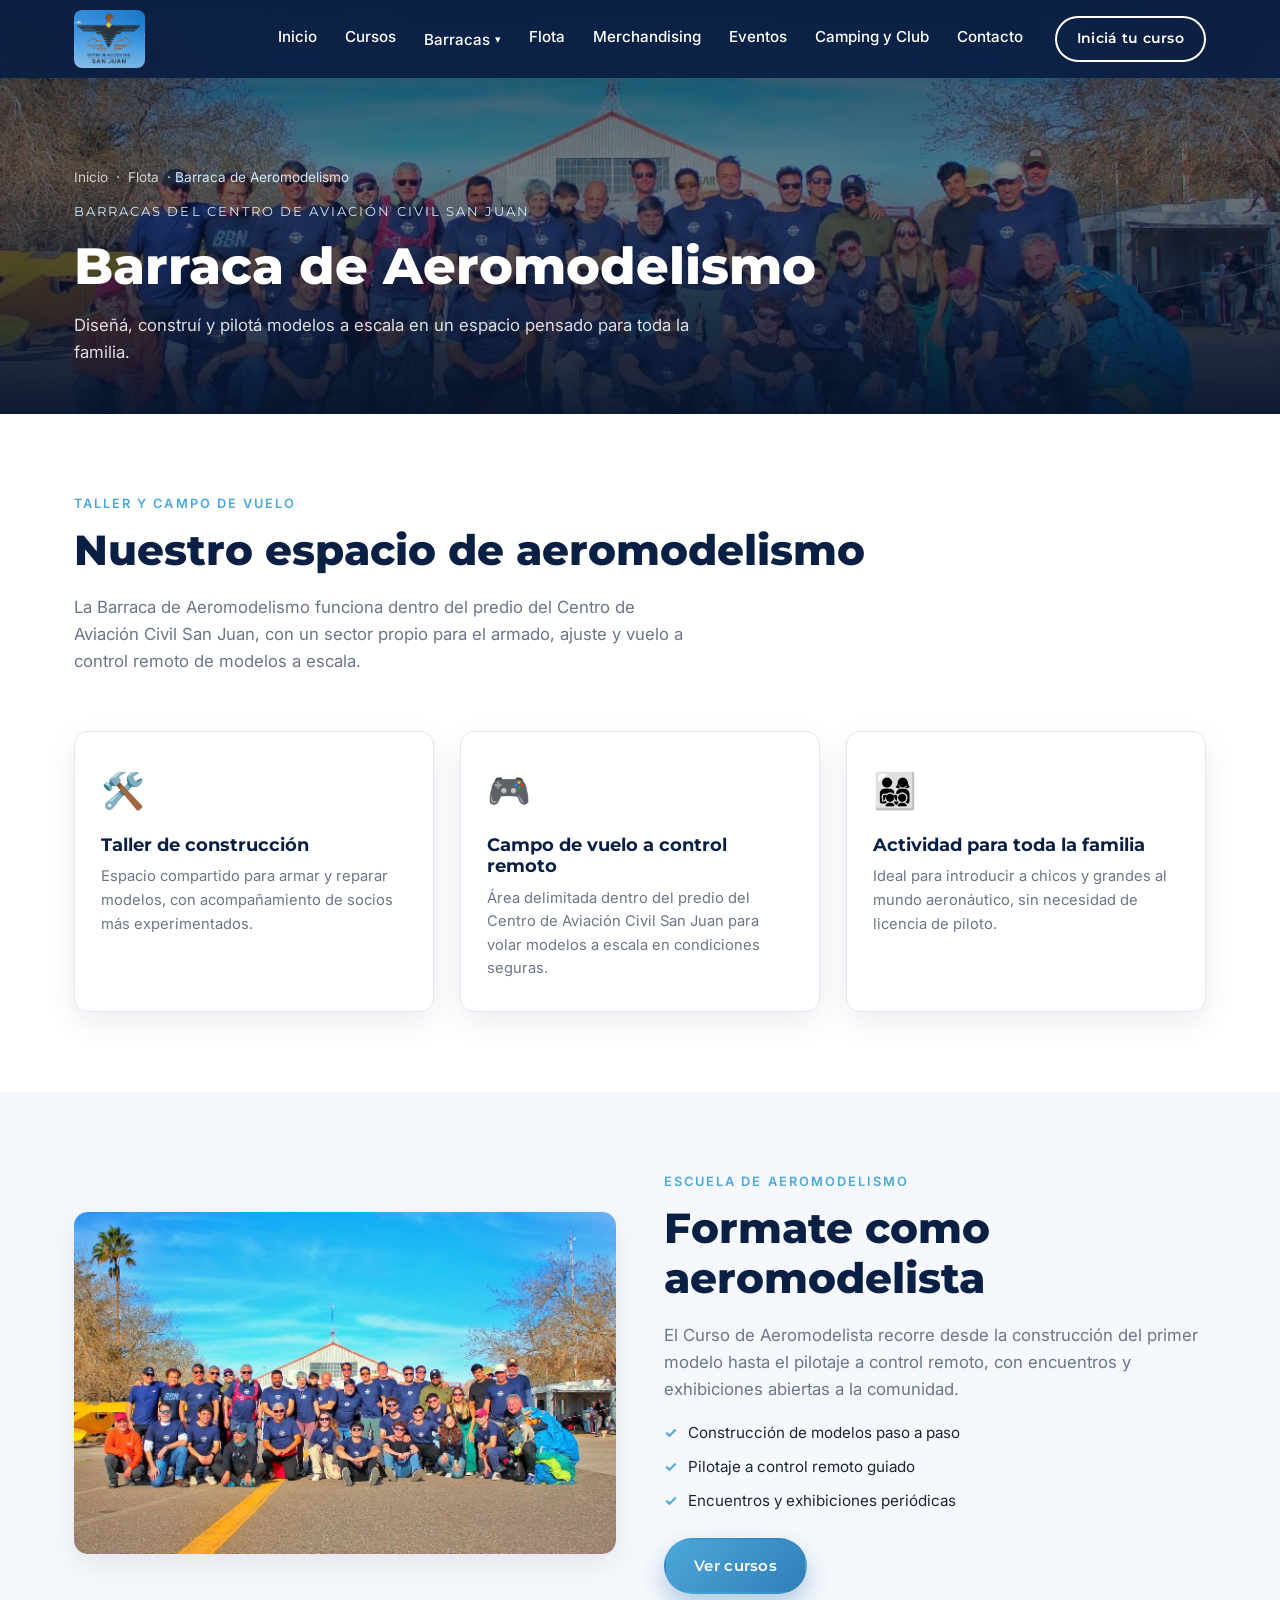
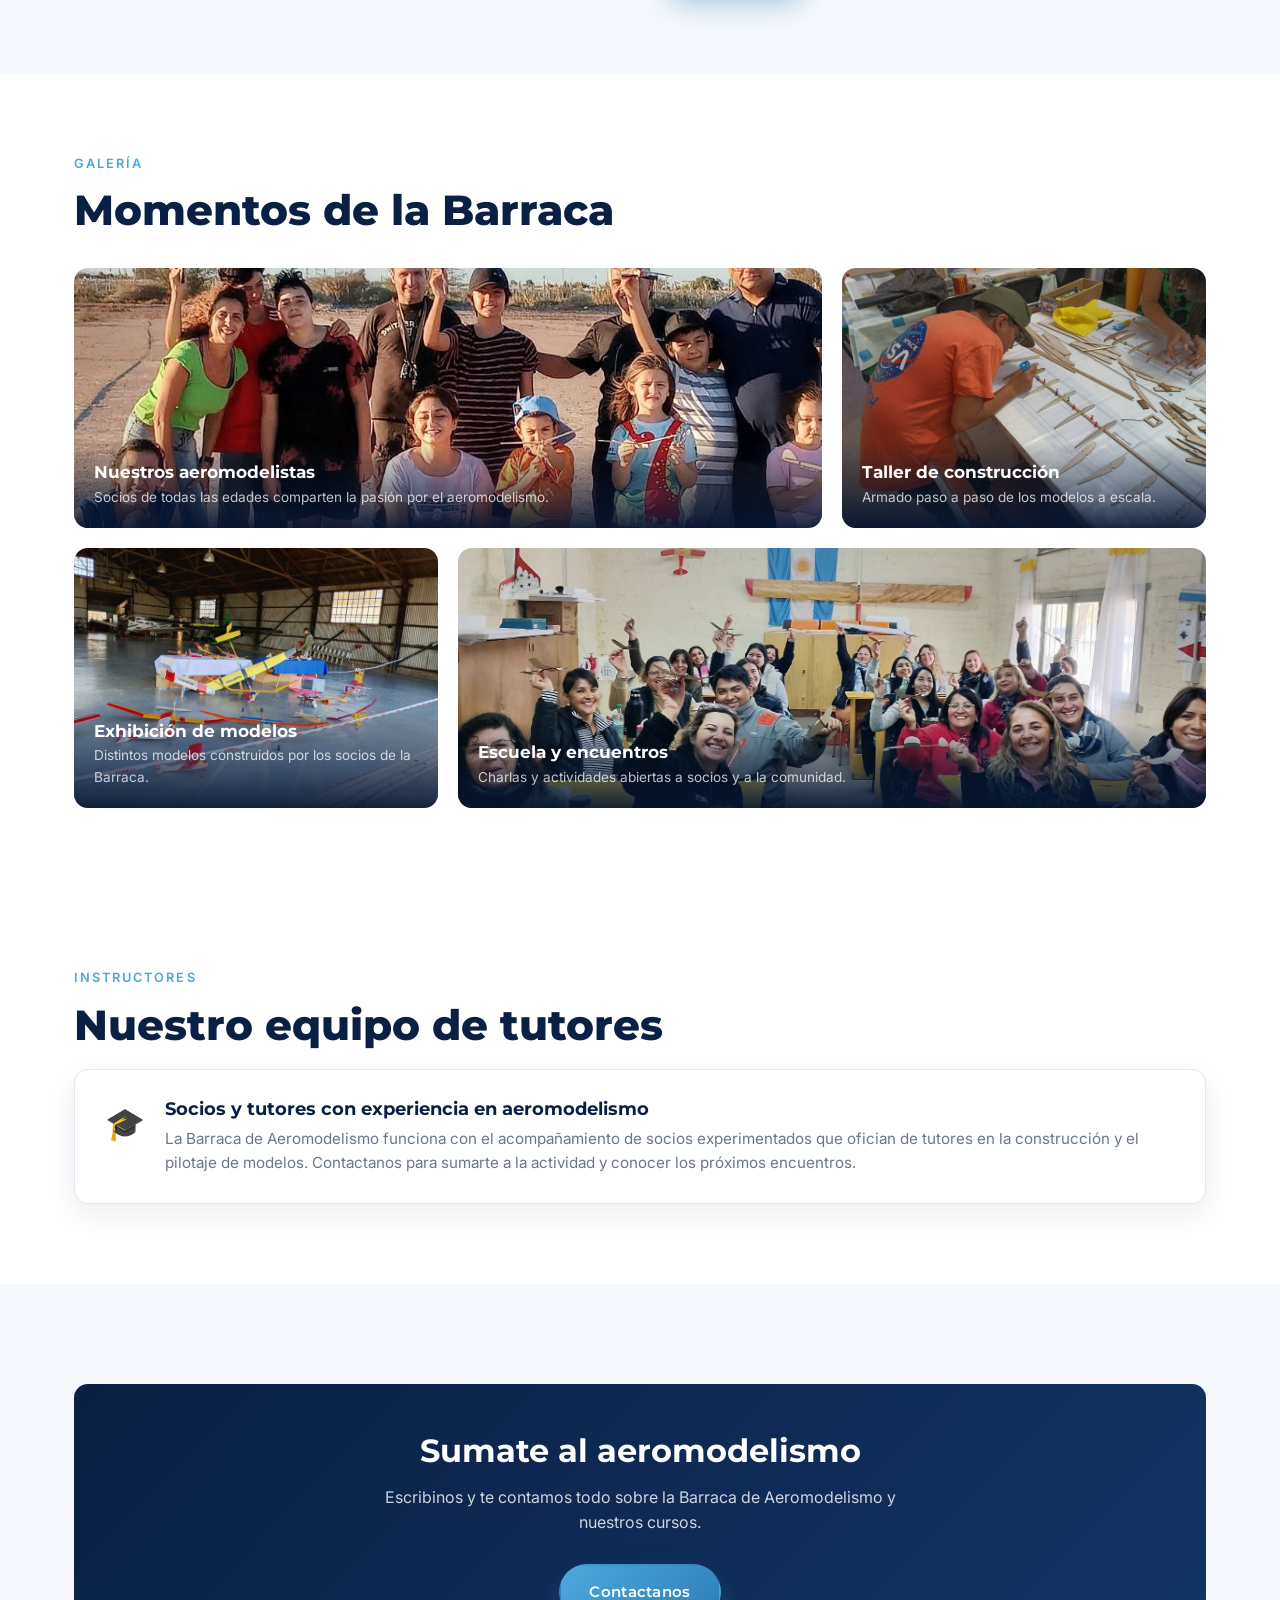
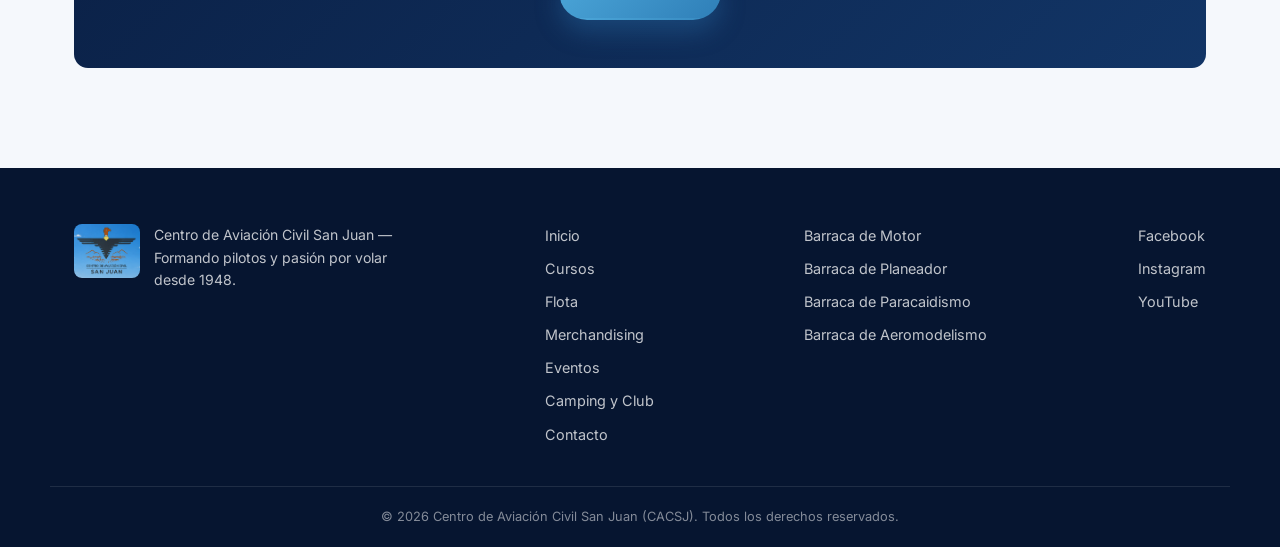
==== commit 3aa3cf85: "Renombrar a Centro de Aviación Civil San Juan, agregar sección de Merchandising y actualizar fotos -" ====
--- a/barraca-aeromodelismo.html
+++ b/barraca-aeromodelismo.html
@@ -3,8 +3,8 @@
 <head>
   <meta charset="UTF-8">
   <meta name="viewport" content="width=device-width, initial-scale=1.0">
-  <title>Barraca de Aeromodelismo | Aeroclub San Juan</title>
-  <meta name="description" content="Barraca de Aeromodelismo del Aeroclub San Juan: taller, campo de vuelo a control remoto, escuela e instructores.">
+  <title>Barraca de Aeromodelismo | Centro de Aviación Civil San Juan</title>
+  <meta name="description" content="Barraca de Aeromodelismo del Centro de Aviación Civil San Juan: taller, campo de vuelo a control remoto, escuela e instructores.">
   <link rel="icon" type="image/png" href="images/logo.png">
   <link rel="preconnect" href="https://fonts.googleapis.com">
   <link rel="preconnect" href="https://fonts.gstatic.com" crossorigin>
@@ -17,8 +17,7 @@
   <header class="navbar" id="navbar">
     <div class="navbar__inner container">
       <a href="index.html#inicio" class="navbar__brand">
-        <img src="images/logo.png" alt="Centro de Aviación Civil San Juan" class="navbar__logo">
-        <span class="navbar__title">Aeroclub<br><small>San Juan</small></span>
+        <img src="images/logo aeroclub.jpeg" alt="Centro de Aviación Civil San Juan" class="navbar__logo">
       </a>
 
       <button class="navbar__toggle" id="navToggle" aria-label="Abrir menú" aria-expanded="false" aria-controls="navMenu">
@@ -41,6 +40,7 @@
             </ul>
           </li>
           <li><a href="index.html#flota" class="nav-link">Flota</a></li>
+          <li><a href="index.html#merchandising" class="nav-link">Merchandising</a></li>
           <li><a href="index.html#eventos" class="nav-link">Eventos</a></li>
           <li><a href="camping-club.html" class="nav-link">Camping y Club</a></li>
           <li><a href="index.html#contacto" class="nav-link">Contacto</a></li>
@@ -57,7 +57,7 @@
       <div class="page-hero__overlay"></div>
       <div class="container page-hero__content">
         <p class="breadcrumb"><a href="index.html#inicio">Inicio</a> · <a href="index.html#flota">Flota</a> · Barraca de Aeromodelismo</p>
-        <p class="page-hero__eyebrow">Barracas del Aeroclub San Juan</p>
+        <p class="page-hero__eyebrow">Barracas del Centro de Aviación Civil San Juan</p>
         <h1 class="page-hero__title">Barraca de Aeromodelismo</h1>
         <p class="page-hero__subtitle">Diseñá, construí y pilotá modelos a escala en un espacio pensado para toda la familia.</p>
       </div>
@@ -68,7 +68,7 @@
       <div class="container">
         <p class="section__eyebrow">Taller y campo de vuelo</p>
         <h2 class="section__title">Nuestro espacio de aeromodelismo</h2>
-        <p class="section__lead">La Barraca de Aeromodelismo funciona dentro del predio del Aeroclub, con un sector propio para el armado, ajuste y vuelo a control remoto de modelos a escala.</p>
+        <p class="section__lead">La Barraca de Aeromodelismo funciona dentro del predio del Centro de Aviación Civil San Juan, con un sector propio para el armado, ajuste y vuelo a control remoto de modelos a escala.</p>
 
         <div class="amenity-grid">
           <article class="amenity-card">
@@ -80,7 +80,7 @@
           <article class="amenity-card">
             <div class="amenity-card__icon">🎮</div>
             <h3 class="amenity-card__title">Campo de vuelo a control remoto</h3>
-            <p class="amenity-card__text">Área delimitada dentro del predio del Aeroclub para volar modelos a escala en condiciones seguras.</p>
+            <p class="amenity-card__text">Área delimitada dentro del predio del Centro de Aviación Civil San Juan para volar modelos a escala en condiciones seguras.</p>
           </article>
 
           <article class="amenity-card">
@@ -97,7 +97,7 @@
       <div class="container">
         <div class="detail-grid">
           <div class="detail-grid__img">
-            <img src="images/people.jpeg" alt="Socios y familia del Aeroclub San Juan" loading="lazy">
+            <img src="images/people.jpeg" alt="Socios y familia del Centro de Aviación Civil San Juan" loading="lazy">
           </div>
           <div>
             <p class="section__eyebrow">Escuela de aeromodelismo</p>
@@ -116,6 +116,48 @@
       </div>
     </section>
 
+    <!-- ===== GALERÍA ===== -->
+    <section class="detail-section">
+      <div class="container">
+        <p class="section__eyebrow">Galería</p>
+        <h2 class="section__title">Momentos de la Barraca</h2>
+
+        <div class="gallery" style="margin-top:32px;">
+          <figure class="gallery__item gallery__item--wide">
+            <img src="images/aerosmodelstas.jpeg" alt="Aeromodelistas del club posando con sus modelos" loading="lazy">
+            <figcaption>
+              <h3>Nuestros aeromodelistas</h3>
+              <p>Socios de todas las edades comparten la pasión por el aeromodelismo.</p>
+            </figcaption>
+          </figure>
+
+          <figure class="gallery__item">
+            <img src="images/escuelaAeromodel.jpeg" alt="Alumno construyendo un modelo a escala en el taller" loading="lazy">
+            <figcaption>
+              <h3>Taller de construcción</h3>
+              <p>Armado paso a paso de los modelos a escala.</p>
+            </figcaption>
+          </figure>
+
+          <figure class="gallery__item">
+            <img src="images/aeromodelismo.jpeg" alt="Modelos a escala exhibidos en el hangar" loading="lazy">
+            <figcaption>
+              <h3>Exhibición de modelos</h3>
+              <p>Distintos modelos construidos por los socios de la Barraca.</p>
+            </figcaption>
+          </figure>
+
+          <figure class="gallery__item gallery__item--wide">
+            <img src="images/aerom.jpeg" alt="Charla y actividad de aeromodelismo en el aula" loading="lazy">
+            <figcaption>
+              <h3>Escuela y encuentros</h3>
+              <p>Charlas y actividades abiertas a socios y a la comunidad.</p>
+            </figcaption>
+          </figure>
+        </div>
+      </div>
+    </section>
+
     <!-- ===== INSTRUCTORES ===== -->
     <section class="detail-section">
       <div class="container">
@@ -147,7 +189,7 @@
   <footer class="footer">
     <div class="container footer__inner">
       <div class="footer__brand">
-        <img src="images/logo.png" alt="Centro de Aviación Civil San Juan" class="footer__logo">
+        <img src="images/logo aeroclub.jpeg" alt="Centro de Aviación Civil San Juan" class="footer__logo">
         <p>Centro de Aviación Civil San Juan — Formando pilotos y pasión por volar desde 1948.</p>
       </div>
 
@@ -155,6 +197,7 @@
         <a href="index.html#inicio">Inicio</a>
         <a href="index.html#cursos">Cursos</a>
         <a href="index.html#flota">Flota</a>
+        <a href="index.html#merchandising">Merchandising</a>
         <a href="index.html#eventos">Eventos</a>
         <a href="camping-club.html">Camping y Club</a>
         <a href="index.html#contacto">Contacto</a>
@@ -174,7 +217,7 @@
       </div>
     </div>
     <div class="footer__bottom">
-      <p>&copy; <span id="year"></span> Aeroclub San Juan (CACSJ). Todos los derechos reservados.</p>
+      <p>&copy; <span id="year"></span> Centro de Aviación Civil San Juan (CACSJ). Todos los derechos reservados.</p>
     </div>
   </footer>
 
--- a/styles.css
+++ b/styles.css
@@ -163,23 +163,9 @@
 }
 
 .navbar__logo {
-  height: 46px;
+  height: 58px;
   width: auto;
-}
-
-.navbar__title {
-  font-family: var(--font-heading);
-  color: var(--color-white);
-  font-weight: 700;
-  font-size: 1.05rem;
-  line-height: 1.1;
-}
-
-.navbar__title small {
-  font-weight: 500;
-  font-size: 0.7rem;
-  letter-spacing: 0.12em;
-  color: var(--color-sky-light);
+  border-radius: 8px;
 }
 
 .navbar__menu {
@@ -574,6 +560,12 @@
   overflow: hidden;
 }
 
+.fleet-card__img-wrap--split {
+  display: grid;
+  grid-template-columns: 2fr 1fr;
+  gap: 2px;
+}
+
 .fleet-card__img-wrap img {
   width: 100%;
   height: 100%;
@@ -861,9 +853,10 @@
 }
 
 .card__icon-img {
-  height: 44px;
+  height: 32px;
   width: auto;
   margin-bottom: 18px;
+  align-self: flex-start;
 }
 
 .card__title {
@@ -1037,6 +1030,14 @@
   color: var(--color-navy-light);
   font-size: 0.75rem;
   font-weight: 600;
+}
+
+.event-card__poster {
+  width: 100%;
+  max-height: 220px;
+  object-fit: cover;
+  border-radius: var(--radius-sm);
+  margin-bottom: 14px;
 }
 
 /* ===== Contacto ===== */
@@ -1202,9 +1203,10 @@
 }
 
 .footer__logo {
-  height: 42px;
+  height: 54px;
   width: auto;
   flex-shrink: 0;
+  border-radius: 8px;
 }
 
 .footer__brand p {
@@ -1446,8 +1448,4 @@
   .contact-form {
     padding: 28px 20px;
   }
-
-  .navbar__title {
-    font-size: 0.9rem;
-  }
-}
+}
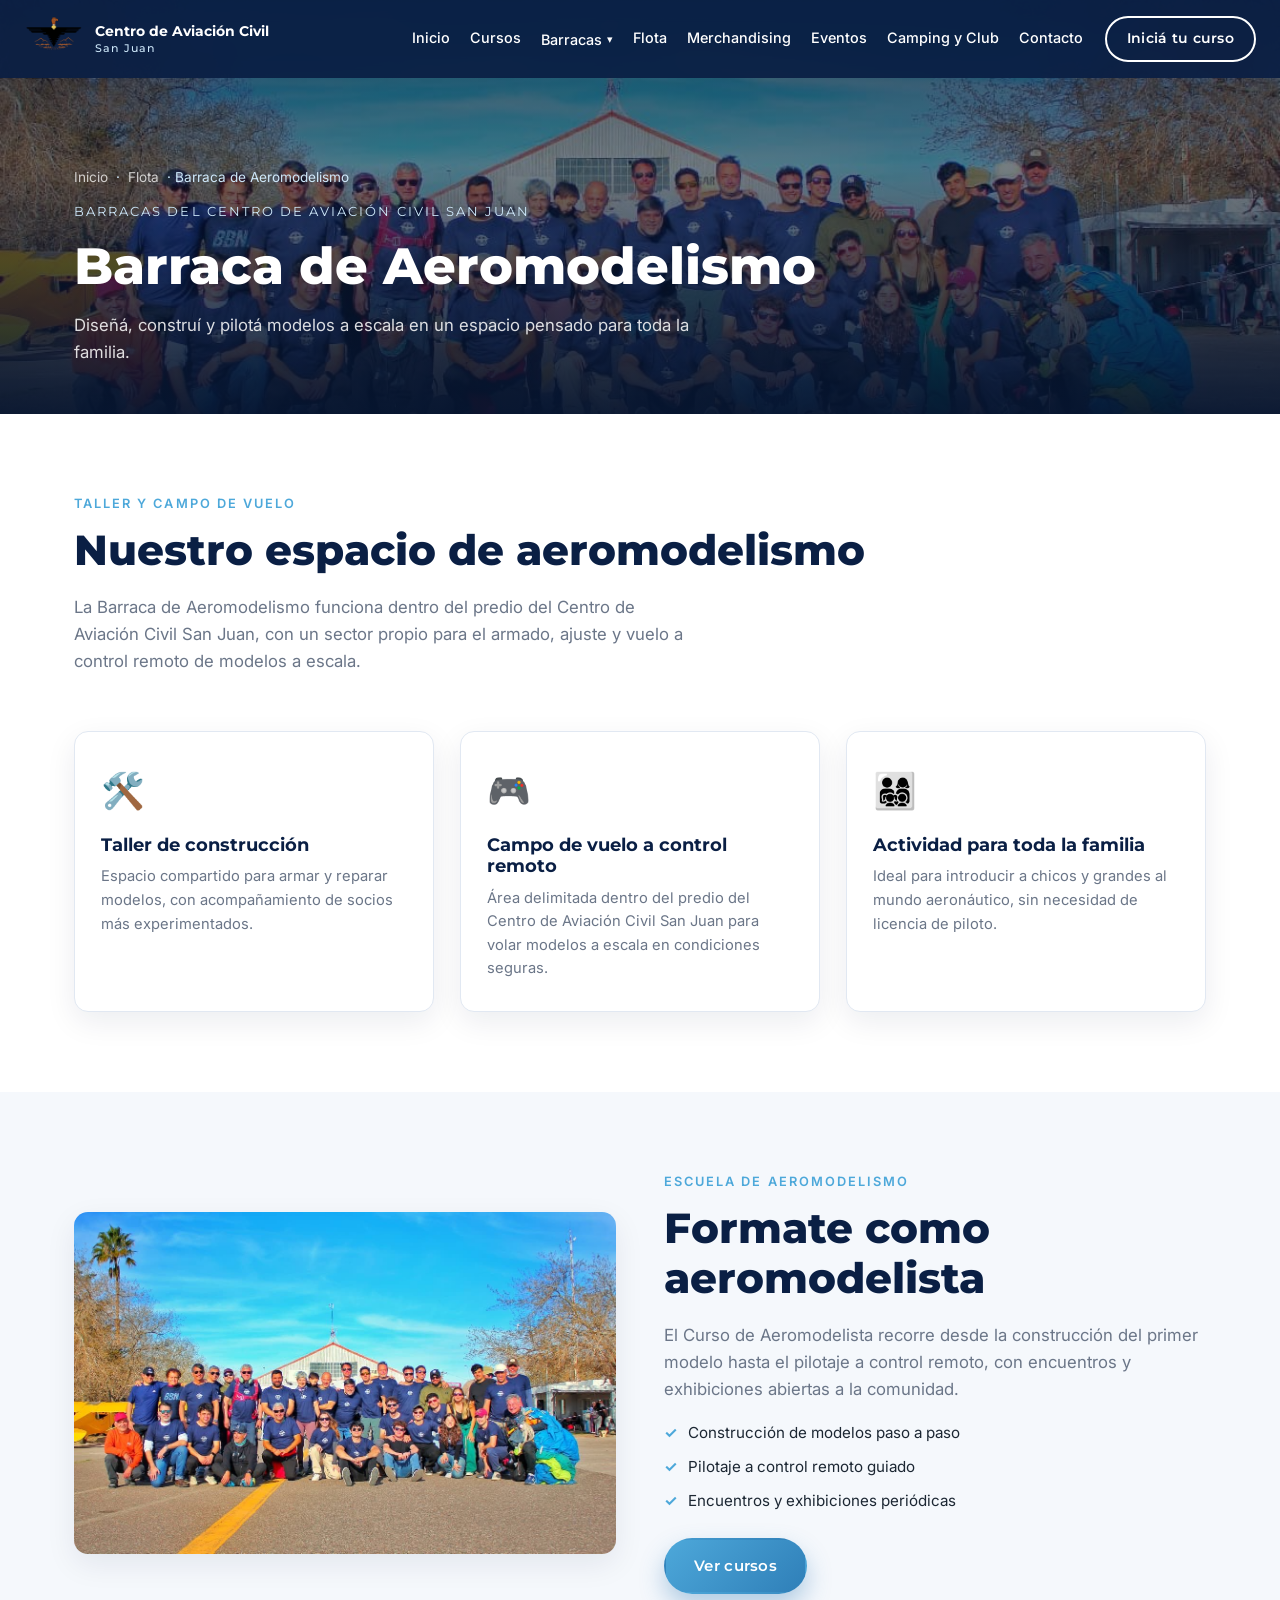
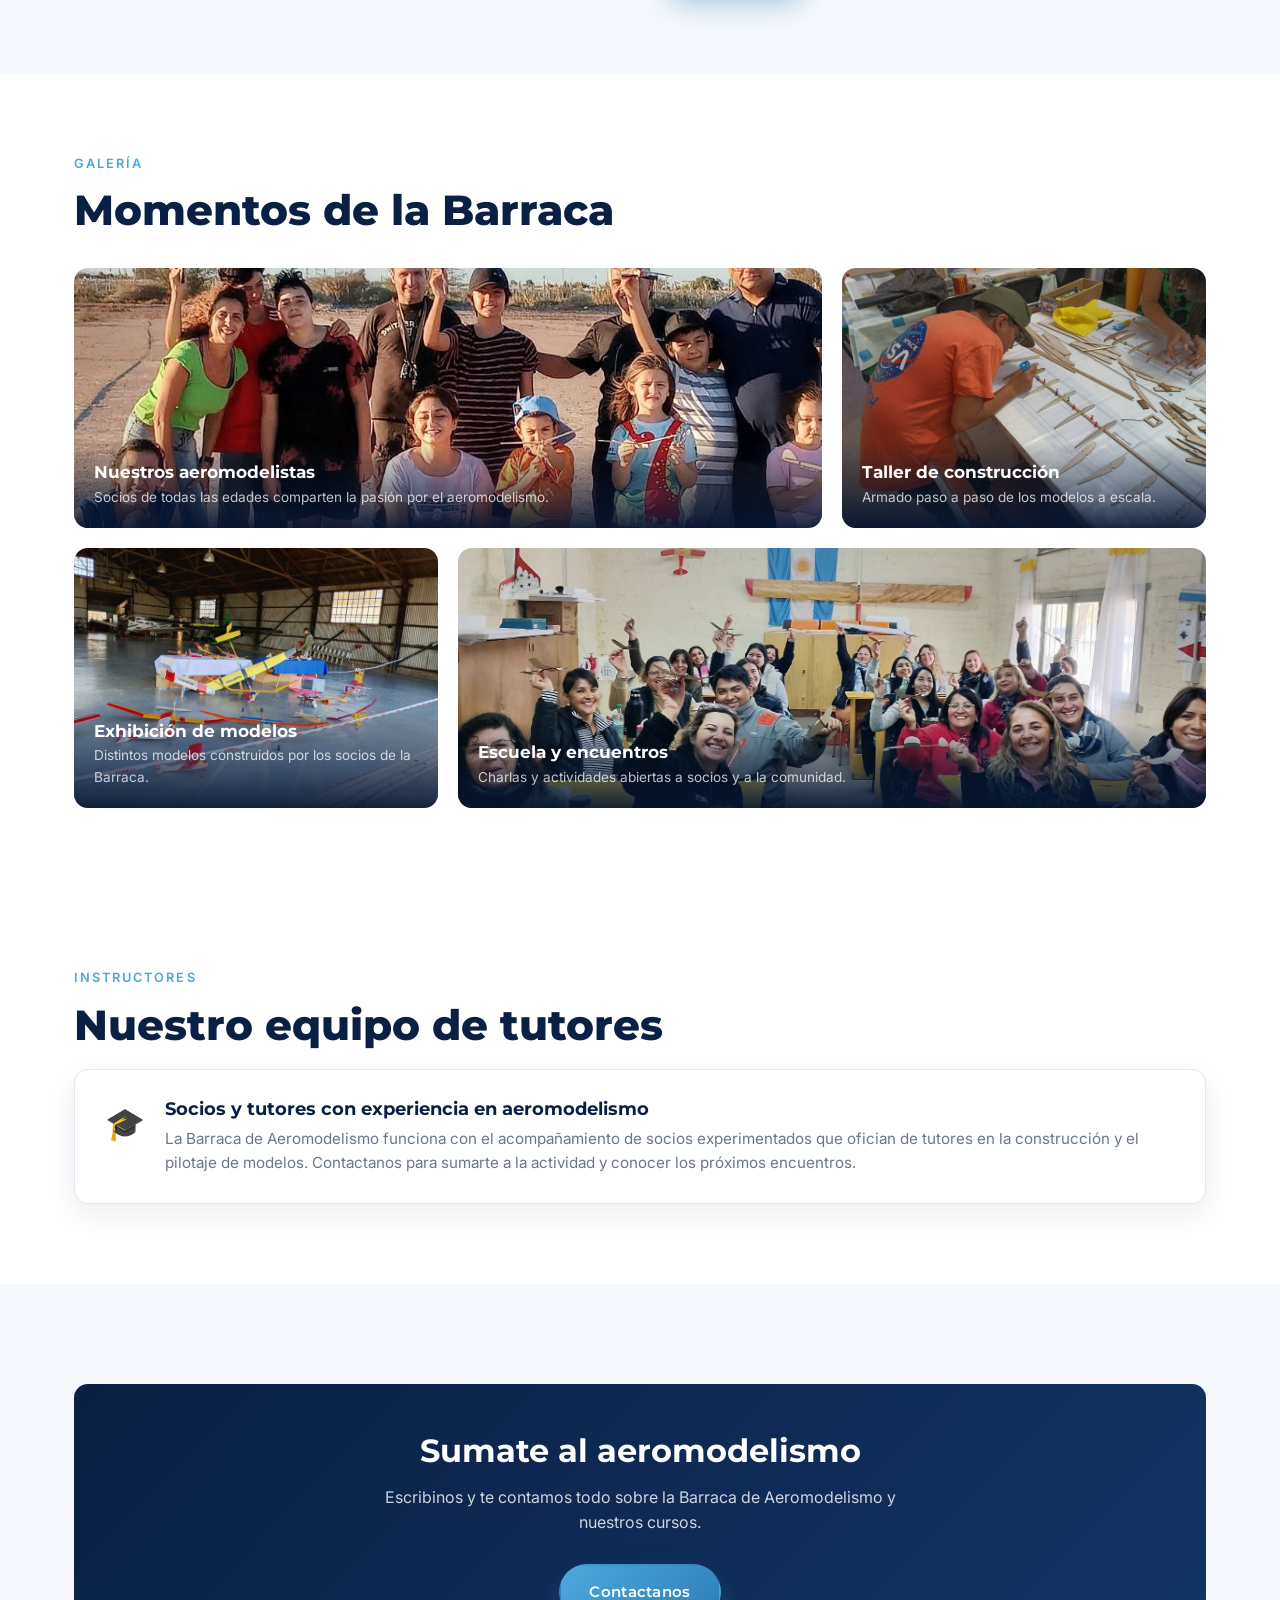
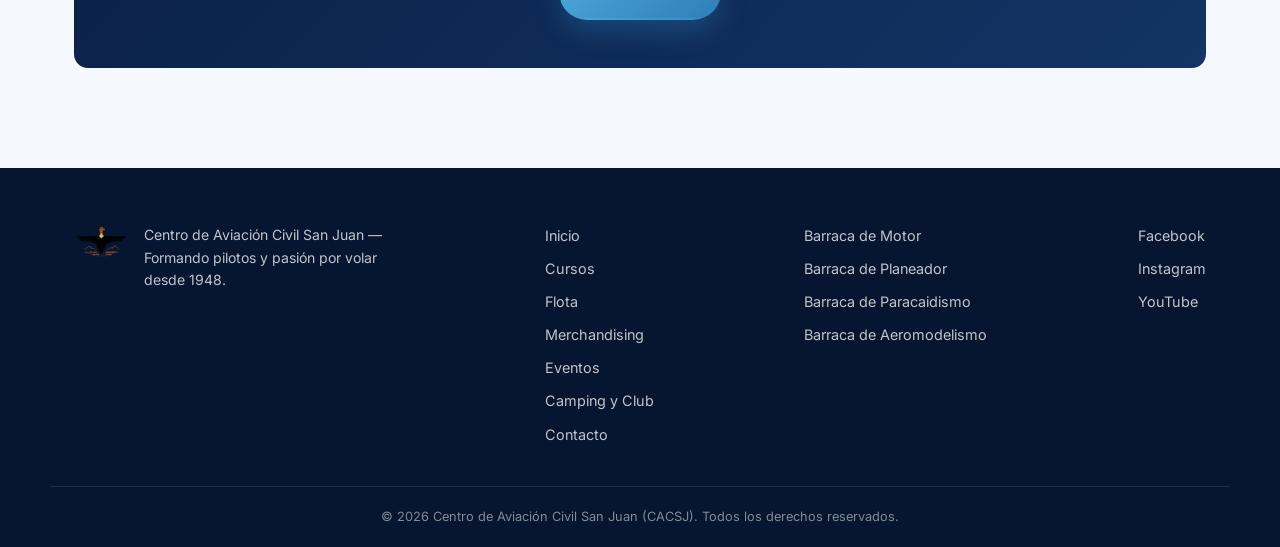
==== commit 4c0d67a4: "Actualizar ubicación en el mapa, sumar planeadores, formulario de socios y redes sociales - Cambiar " ====
--- a/barraca-aeromodelismo.html
+++ b/barraca-aeromodelismo.html
@@ -5,7 +5,7 @@
   <meta name="viewport" content="width=device-width, initial-scale=1.0">
   <title>Barraca de Aeromodelismo | Centro de Aviación Civil San Juan</title>
   <meta name="description" content="Barraca de Aeromodelismo del Centro de Aviación Civil San Juan: taller, campo de vuelo a control remoto, escuela e instructores.">
-  <link rel="icon" type="image/png" href="images/logo.png">
+  <link rel="icon" type="image/png" href="images/logoaeroc.png">
   <link rel="preconnect" href="https://fonts.googleapis.com">
   <link rel="preconnect" href="https://fonts.gstatic.com" crossorigin>
   <link href="https://fonts.googleapis.com/css2?family=Montserrat:wght@400;500;600;700;800&family=Inter:wght@400;500;600&display=swap" rel="stylesheet">
@@ -17,7 +17,8 @@
   <header class="navbar" id="navbar">
     <div class="navbar__inner container">
       <a href="index.html#inicio" class="navbar__brand">
-        <img src="images/logo aeroclub.jpeg" alt="Centro de Aviación Civil San Juan" class="navbar__logo">
+        <img src="images/logoaeroc.png" alt="Centro de Aviación Civil San Juan" class="navbar__logo">
+        <span class="navbar__title">Centro de Aviación Civil<br><small>San Juan</small></span>
       </a>
 
       <button class="navbar__toggle" id="navToggle" aria-label="Abrir menú" aria-expanded="false" aria-controls="navMenu">
@@ -189,7 +190,7 @@
   <footer class="footer">
     <div class="container footer__inner">
       <div class="footer__brand">
-        <img src="images/logo aeroclub.jpeg" alt="Centro de Aviación Civil San Juan" class="footer__logo">
+        <img src="images/logoaeroc.png" alt="Centro de Aviación Civil San Juan" class="footer__logo">
         <p>Centro de Aviación Civil San Juan — Formando pilotos y pasión por volar desde 1948.</p>
       </div>
 
@@ -211,8 +212,8 @@
       </nav>
 
       <div class="footer__social">
-        <a href="#" aria-label="Facebook">Facebook</a>
-        <a href="#" aria-label="Instagram">Instagram</a>
+        <a href="https://www.facebook.com/sanjuanaeroclub" target="_blank" rel="noopener" aria-label="Facebook">Facebook</a>
+        <a href="https://www.instagram.com/aeroclubsanjuan" target="_blank" rel="noopener" aria-label="Instagram">Instagram</a>
         <a href="#" aria-label="YouTube">YouTube</a>
       </div>
     </div>
--- a/styles.css
+++ b/styles.css
@@ -156,6 +156,10 @@
   height: 78px;
 }
 
+.navbar__inner.container {
+  max-width: 1340px;
+}
+
 .navbar__brand {
   display: flex;
   align-items: center;
@@ -163,26 +167,41 @@
 }
 
 .navbar__logo {
-  height: 58px;
+  height: 50px;
   width: auto;
-  border-radius: 8px;
+}
+
+.navbar__title {
+  font-family: var(--font-heading);
+  color: var(--color-white);
+  font-weight: 700;
+  font-size: 0.88rem;
+  line-height: 1.15;
+  white-space: nowrap;
+}
+
+.navbar__title small {
+  font-weight: 500;
+  font-size: 0.66rem;
+  letter-spacing: 0.1em;
+  color: var(--color-sky-light);
 }
 
 .navbar__menu {
   display: flex;
   align-items: center;
-  gap: 32px;
+  gap: 22px;
 }
 
 .navbar__links {
   display: flex;
-  gap: 28px;
+  gap: 20px;
 }
 
 .nav-link {
   color: var(--color-white);
   font-weight: 500;
-  font-size: 0.95rem;
+  font-size: 0.9rem;
   position: relative;
   padding: 6px 0;
   transition: color var(--transition);
@@ -1203,10 +1222,9 @@
 }
 
 .footer__logo {
-  height: 54px;
+  height: 46px;
   width: auto;
   flex-shrink: 0;
-  border-radius: 8px;
 }
 
 .footer__brand p {
@@ -1308,7 +1326,7 @@
   }
 }
 
-@media (max-width: 860px) {
+@media (max-width: 1100px) {
   .navbar__toggle {
     display: flex;
   }
@@ -1448,4 +1466,8 @@
   .contact-form {
     padding: 28px 20px;
   }
-}
+
+  .navbar__title {
+    font-size: 0.85rem;
+  }
+}
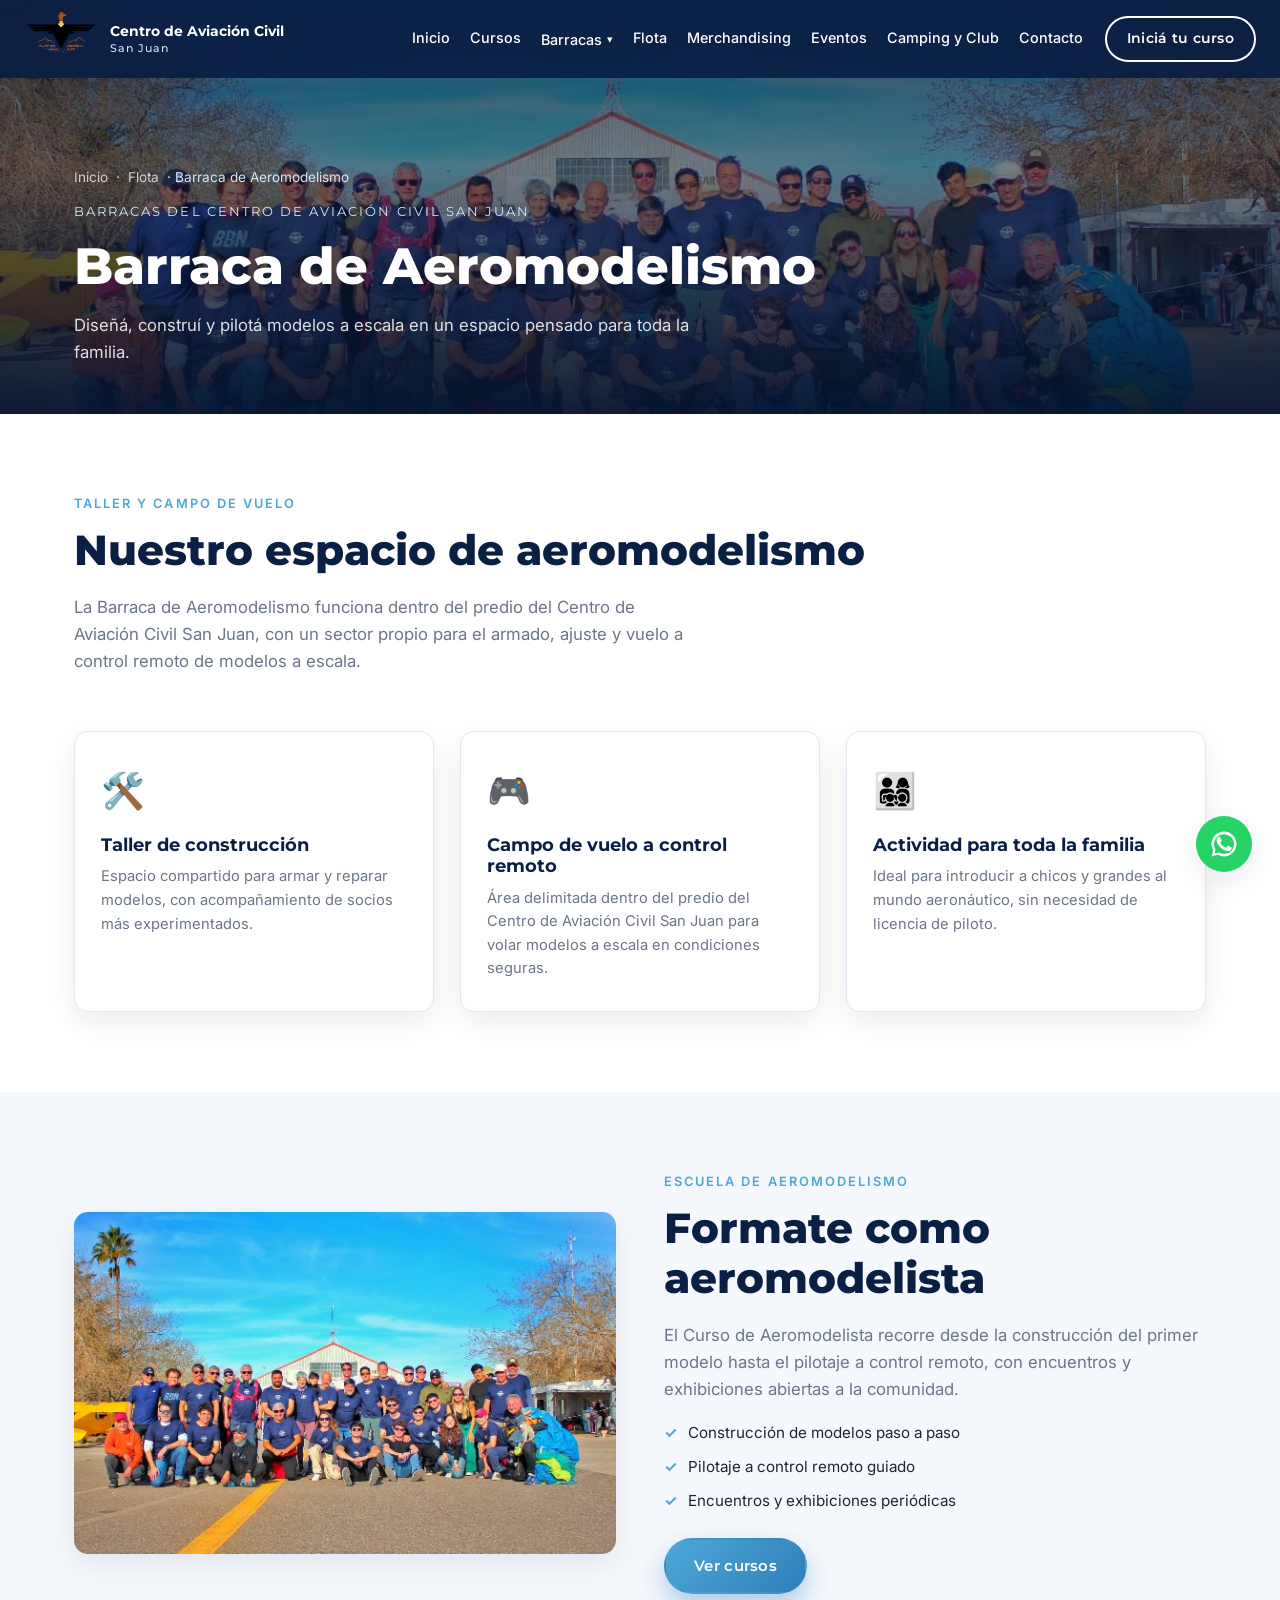
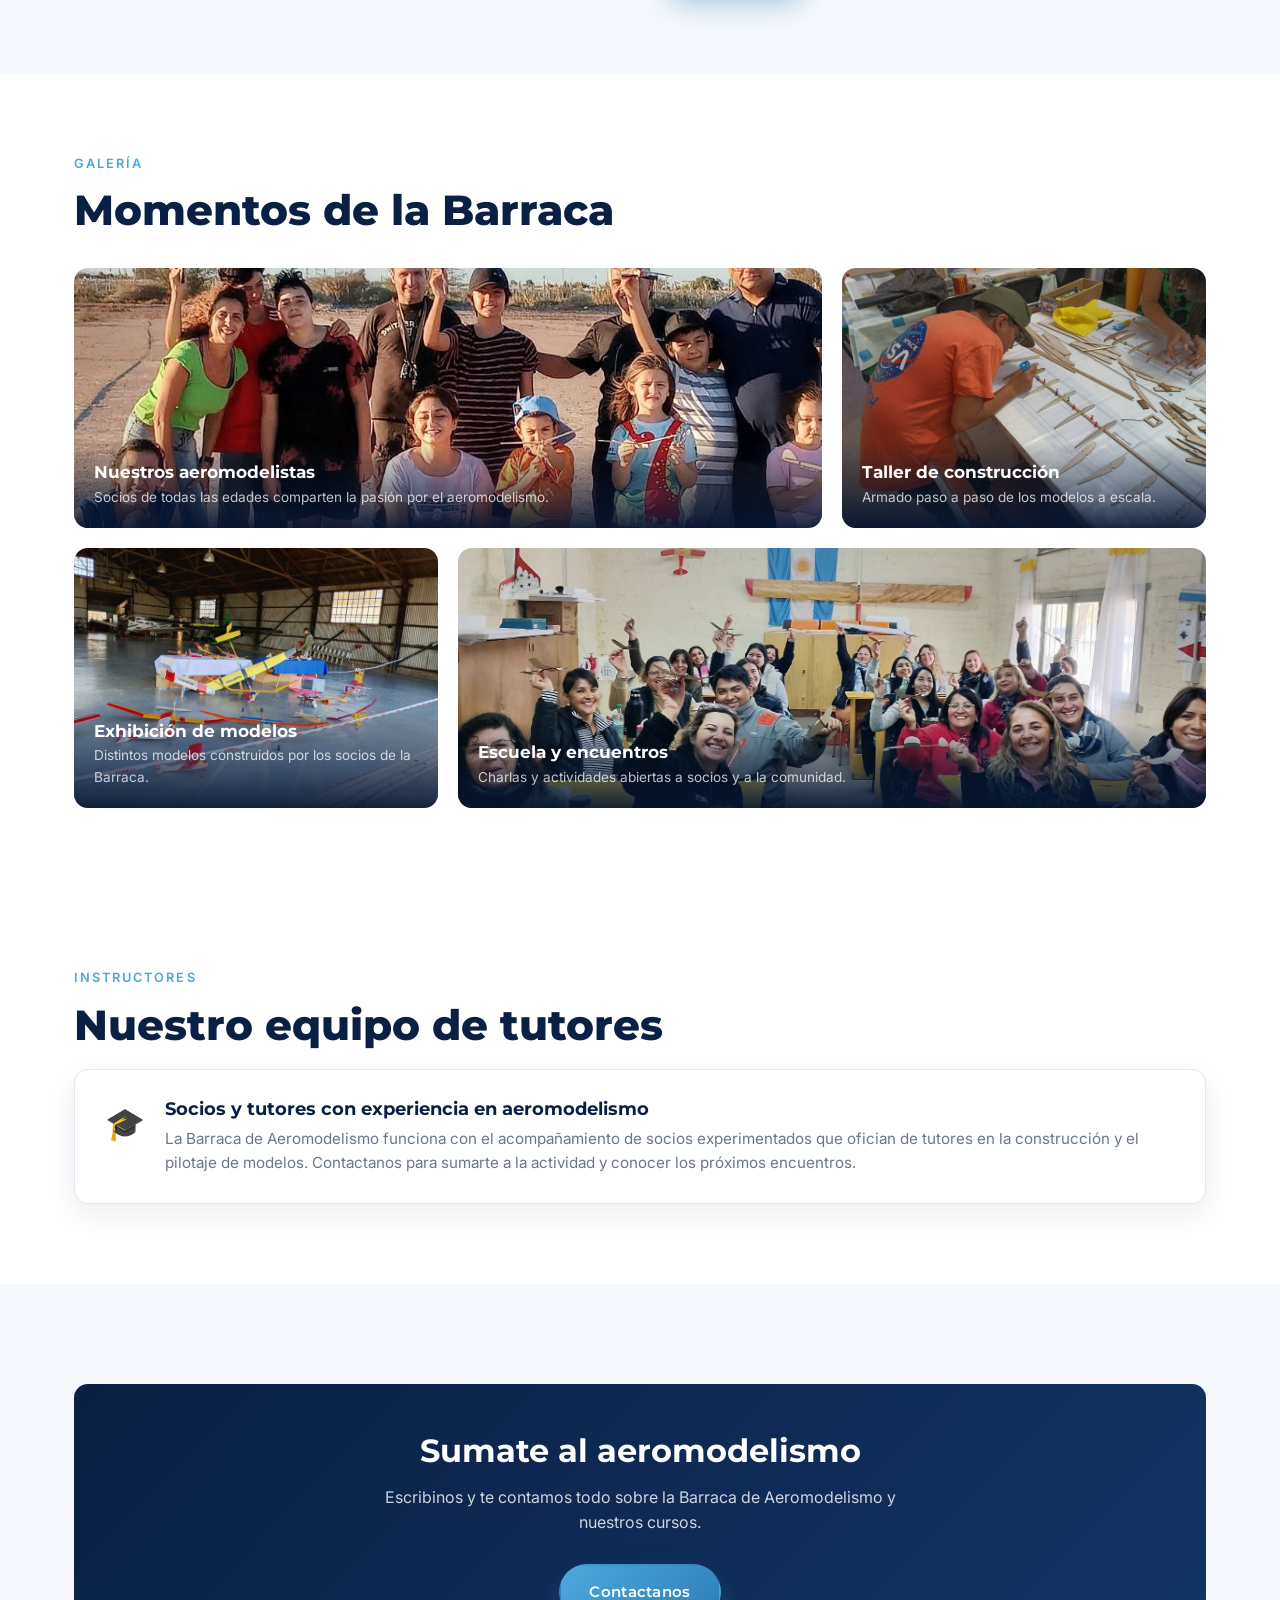
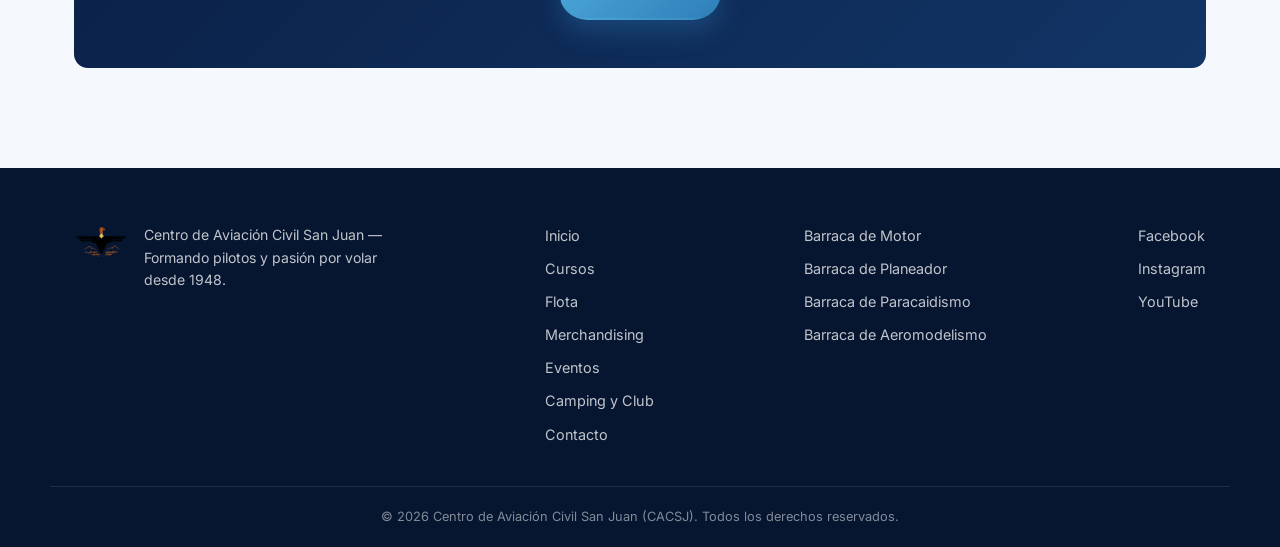
==== commit 4036f1d2: "Enviar el formulario de contacto por email, ampliar la foto de eventos y sumar botón de WhatsApp - C" ====
--- a/barraca-aeromodelismo.html
+++ b/barraca-aeromodelismo.html
@@ -222,6 +222,13 @@
     </div>
   </footer>
 
+  <a href="https://wa.me/5492645851695?text=Hola%2C%20quiero%20consultar%20sobre%20el%20Centro%20de%20Aviaci%C3%B3n%20Civil%20San%20Juan" target="_blank" rel="noopener" class="whatsapp-float" aria-label="Escribinos por WhatsApp">
+    <svg viewBox="0 0 24 24" fill="currentColor" xmlns="http://www.w3.org/2000/svg" aria-hidden="true">
+      <path d="M17.472 14.382c-.297-.149-1.758-.867-2.03-.967-.273-.099-.471-.148-.67.15-.197.297-.767.966-.94 1.164-.173.199-.347.223-.644.075-.297-.15-1.255-.463-2.39-1.475-.883-.788-1.48-1.761-1.653-2.059-.173-.297-.018-.458.13-.606.134-.133.298-.347.446-.52.149-.174.198-.298.298-.497.099-.198.05-.371-.025-.52-.075-.149-.669-1.612-.916-2.207-.242-.579-.487-.5-.669-.51-.173-.008-.371-.01-.57-.01-.198 0-.52.074-.792.372-.272.297-1.04 1.016-1.04 2.479 0 1.462 1.065 2.875 1.213 3.074.149.198 2.096 3.2 5.077 4.487.709.306 1.262.489 1.694.625.712.227 1.36.195 1.871.118.571-.085 1.758-.719 2.006-1.413.248-.694.248-1.289.173-1.413-.074-.124-.272-.198-.57-.347z"/>
+      <path d="M12.001 2C6.478 2 2 6.477 2 12c0 1.86.505 3.6 1.382 5.11L2 22l5.03-1.36A9.958 9.958 0 0012 22c5.523 0 10-4.477 10-10S17.523 2 12.001 2zm0 18.062a8.03 8.03 0 01-4.2-1.175l-.301-.179-3.126.845.84-3.05-.196-.313A8.03 8.03 0 1120.062 12 8.06 8.06 0 0112 20.062z"/>
+    </svg>
+  </a>
+
   <button id="backToTop" class="back-to-top" aria-label="Volver arriba">↑</button>
 
   <script src="script.js"></script>
--- a/styles.css
+++ b/styles.css
@@ -167,7 +167,7 @@
 }
 
 .navbar__logo {
-  height: 50px;
+  height: 62px;
   width: auto;
 }
 
@@ -1051,12 +1051,44 @@
   font-weight: 600;
 }
 
-.event-card__poster {
+.event-card--featured {
+  grid-column: 1 / -1;
+  flex-direction: row;
+  padding: 0;
+  overflow: hidden;
+}
+
+.event-card__media {
+  flex: 0 0 42%;
+  align-self: stretch;
+  min-height: 260px;
+}
+
+.event-card__media img {
   width: 100%;
-  max-height: 220px;
+  height: 100%;
   object-fit: cover;
-  border-radius: var(--radius-sm);
-  margin-bottom: 14px;
+  display: block;
+}
+
+.event-card--featured .event-card__content {
+  display: flex;
+  gap: 20px;
+  padding: 26px;
+  flex: 1;
+  min-width: 0;
+}
+
+@media (max-width: 640px) {
+  .event-card--featured {
+    flex-direction: column;
+  }
+
+  .event-card__media {
+    flex-basis: auto;
+    height: 220px;
+    min-height: 0;
+  }
 }
 
 /* ===== Contacto ===== */
@@ -1269,10 +1301,37 @@
   color: rgba(255, 255, 255, 0.5);
 }
 
+/* ===== WhatsApp flotante ===== */
+.whatsapp-float {
+  position: fixed;
+  bottom: 28px;
+  right: 28px;
+  width: 56px;
+  height: 56px;
+  border-radius: 50%;
+  background: #25d366;
+  color: var(--color-white);
+  display: flex;
+  align-items: center;
+  justify-content: center;
+  box-shadow: var(--shadow-soft);
+  z-index: 901;
+  transition: transform var(--transition);
+}
+
+.whatsapp-float:hover {
+  transform: scale(1.08);
+}
+
+.whatsapp-float svg {
+  width: 30px;
+  height: 30px;
+}
+
 /* ===== Back to top ===== */
 .back-to-top {
   position: fixed;
-  bottom: 28px;
+  bottom: 94px;
   right: 28px;
   width: 46px;
   height: 46px;
